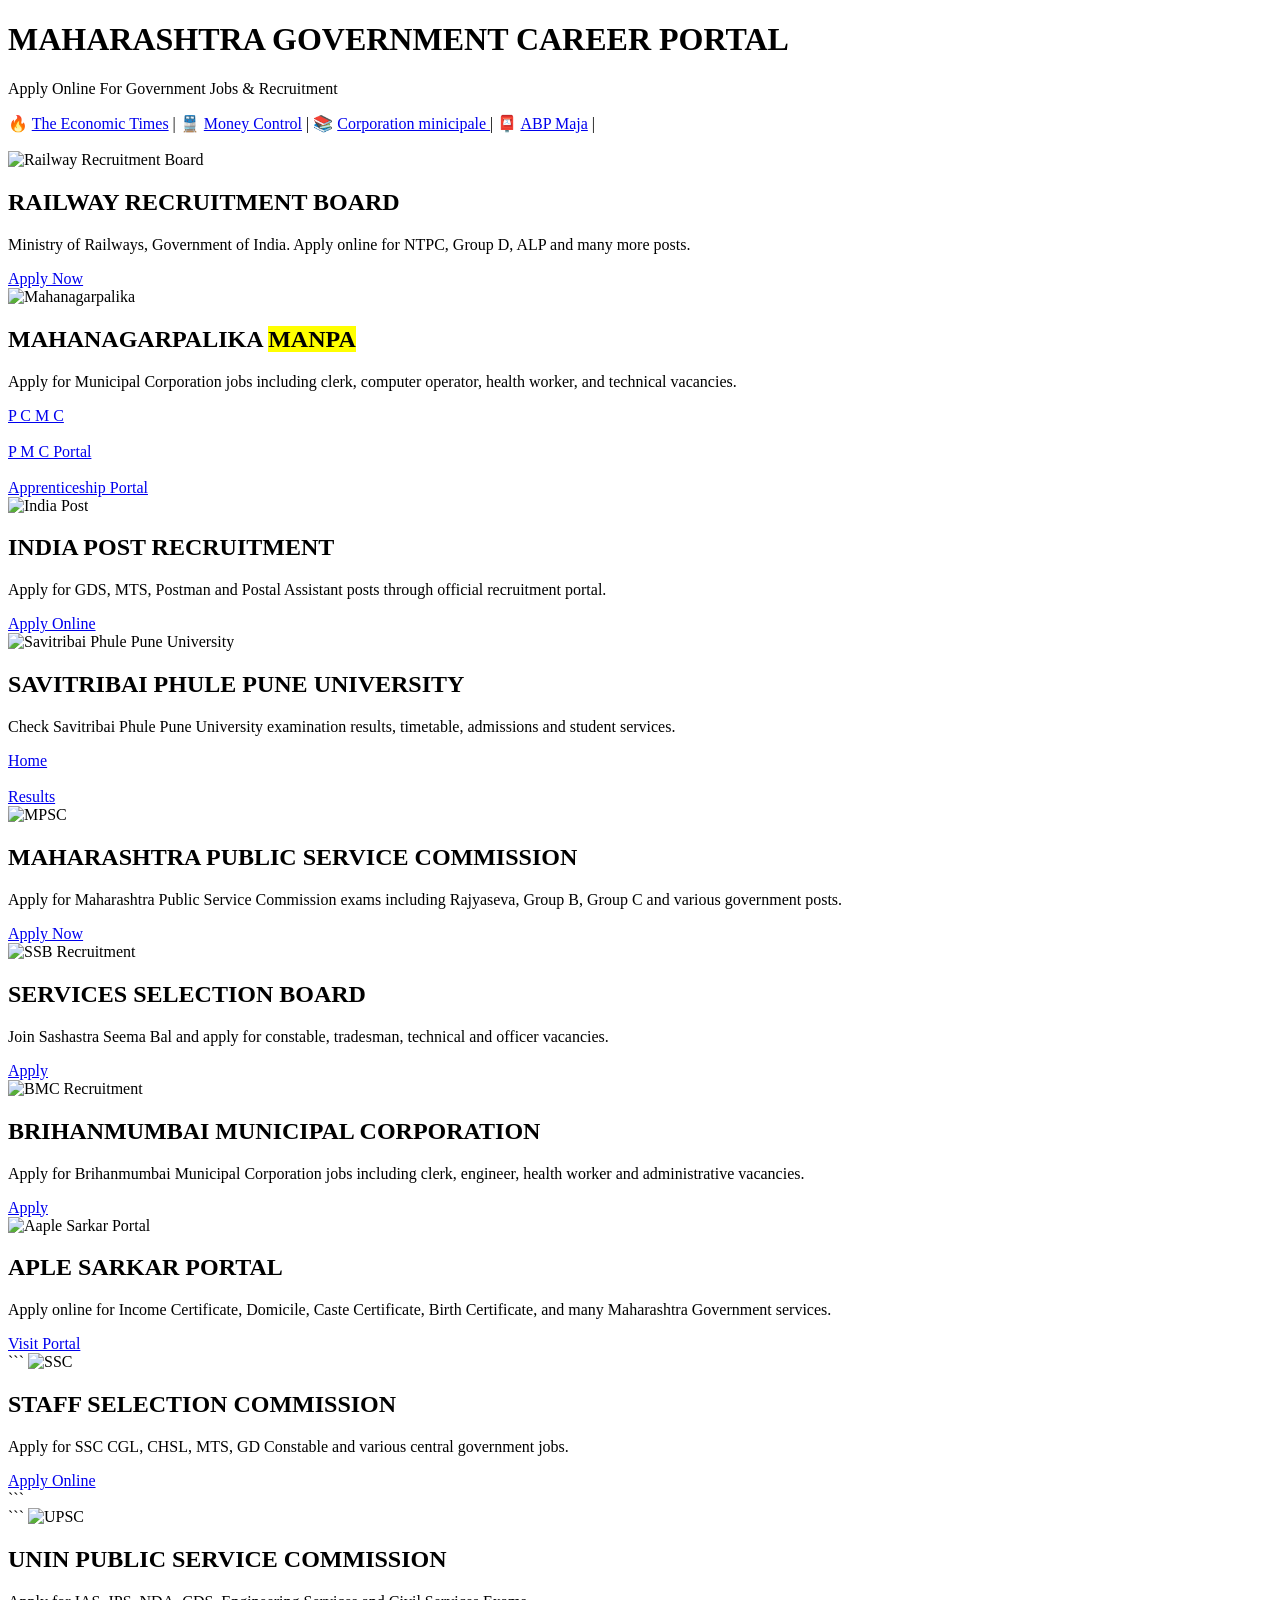
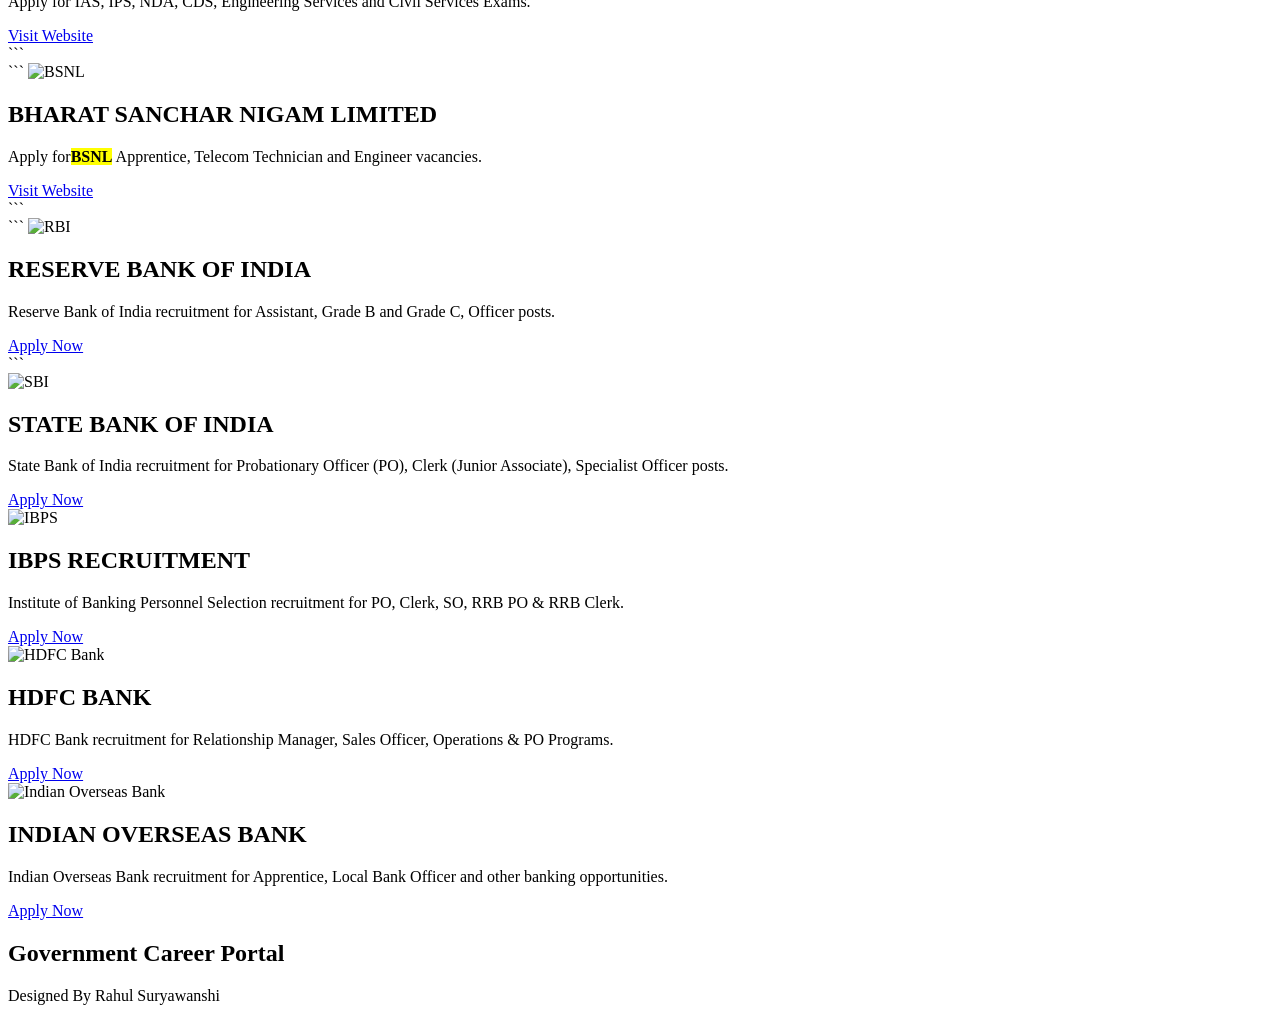
==== recruipment.html @ c999b93a "Add website files" ====
<!DOCTYPE html>
<html lang="en">

<head>
    <meta charset="UTF-8">
    <meta name="viewport" content="width=device-width, initial-scale=1.0">
    <title>Government Career Portal</title>

    <link rel="stylesheet" href="css/recruipment.css">
</head>

<body>

    <header>
        <div class="header-content">
            <h1>MAHARASHTRA GOVERNMENT CAREER PORTAL</h1>

            <p>
                Apply Online For Government Jobs & Recruitment
            </p>
        </div>

    </header>
    
    <!-- scroll Updates -->
    <div class="ticker">
        <div class="ticker-content">

            🔥 <a href="https://economictimes.indiatimes.com/?from=mdr" target="_blank">
                The Economic Times</a>

            <span>|</span>

            🚆 <a href="https://hindi.moneycontrol.com/" target="_blank">
                Money Control</a>

            <span>|</span>

            📚 <a href="https://www.pmc.gov.in/en/news" target="_blank">
                Corporation minicipale </a>

            <span>|</span>

            📮 <a href="https://marathi.abplive.com/live-tv" target="_blank">
                ABP Maja</a>

            <span>|</span>

        </div>
    </div> 
    <br>

    <!-- CONTAINER -->

    <section class="container">

        <!-- CARD 1 -->

        <div class="card">

            <img src="https://i.pinimg.com/736x/27/f4/30/27f430fc57717dd10c5379d534119907.jpg"
                alt="Railway Recruitment Board">

            <div class="content">

                <h2>RAILWAY RECRUITMENT BOARD</h2>

                <p>
                    Ministry of Railways, Government of India.
                    Apply online for NTPC, Group D, ALP and many more posts.
                </p>

                <a class="btn" href="https://www.rrbapply.gov.in/#/auth/landing" target="_blank">

                    Apply Now

                </a>

            </div>

        </div>



        <!-- CARD 2 -->

        <div class="card">

            <img src="https://i.pinimg.com/736x/75/50/07/75500790e3d1f18b4620cf58cc203d4d.jpg" alt="Mahanagarpalika">

            <div class="content">

                <h2>MAHANAGARPALIKA <MArk>MANPA</MArk></h2>

                <p>
                    Apply for Municipal Corporation jobs including
                    clerk, computer operator, health worker,
                    and technical vacancies.
                </p>

                <a class="btn" href="https://www.pcmcindia.gov.in/" target="_blank">

                    P C M C

                </a>



                <br></br>

                <a class="btn" href="https://www.pmc.gov.in/" target="_blank">

                    P M C Portal

                </a>

                <br><br>

                <a class="btn" href="https://www.apprenticeshipindia.gov.in/" target="_blank">

                    Apprenticeship Portal

                </a>

            </div>


        </div>

        </div>



        <!-- CARD 3 -->

        <div class="card">

            <img src="https://i.pinimg.com/736x/d2/07/8b/d2078b765e6b2750dff96a90dd96d3a3.jpg" alt="India Post">

            <div class="content">

                <h2>INDIA POST RECRUITMENT</h2>

                <p>
                    Apply for GDS, MTS, Postman and Postal Assistant posts
                    through official recruitment portal.
                </p>

                <a class="btn" href="https://indiapostgdsonline.gov.in/" target="_blank">

                    Apply Online

                </a>

            </div>

        </div>

        <!-- CARD 5 -->

        <div class="card">

            <img src="https://i.pinimg.com/736x/a3/2f/90/a32f90b6a14e299e86c2aab86de50c2e.jpg"
                alt="Savitribai Phule Pune University">

            <div class="content">

                <h2> SAVITRIBAI PHULE PUNE UNIVERSITY </h2>

                <p>
                    Check Savitribai Phule Pune University <abbr title="sppu"> </abbr> examination
                    results, timetable, admissions and student services.
                </p>

                <a class="btn" href="https://www.unipune.ac.in/" target="_blank">

                    Home

                </a>

                <br><br>

                <a class="btn" href="https://sim.unipune.ac.in/sim_app/Login/Login" target="_blank">

                    Results

                </a>

            </div>

        </div>



        <!-- CARD 6 -->

        <div class="card">

            <img src="https://i.pinimg.com/736x/4d/f8/50/4df850109532ebbbf180cc92490f1e28.jpg" alt="MPSC">

            <div class="content">

                <h2>MAHARASHTRA PUBLIC SERVICE COMMISSION</h2>

                <p>
                    Apply for Maharashtra Public Service Commission
                    exams including Rajyaseva, Group B, Group C
                    and various government posts.
                </p>

                <a class="btn" href="https://mpsc.gov.in/" target="_blank">

                    Apply Now

                </a>

            </div>

        </div>



        <!-- CARD 7 -->

        <div class="card">

            <img src="https://i.pinimg.com/736x/3d/cf/2d/3dcf2db0d9262d29022e557815a5d200.jpg" alt="SSB Recruitment">

            <div class="content">

                <h2>SERVICES SELECTION BOARD </h2>

                <p>
                    Join Sashastra Seema Bal and apply for constable,
                    tradesman, technical and officer vacancies.
                </p>

                <a class="btn" href="https://ssbrectt.gov.in/" target="_blank">

                    Apply

                </a>

            </div>

        </div>



        <!-- CARD 8 -->

        <div class="card">

            <img src="https://i.pinimg.com/736x/8b/a9/25/8ba925be1bdd341a5360f4bd1fd58915.jpg" alt="BMC Recruitment">

            <div class="content">

                <h2>BRIHANMUMBAI MUNICIPAL CORPORATION</h2>

                <p>
                    Apply for Brihanmumbai Municipal Corporation jobs
                    including clerk, engineer, health worker and
                    administrative vacancies.
                </p>

                <a class="btn" href="https://portal.mcgm.gov.in/" target="_blank">

                    Apply

                </a>

            </div>

        </div>
        <!-- CARD 9 -->

        <div class="card">

            <img src="https://i.pinimg.com/736x/b7/a9/43/b7a9432758d2303cfea7feb7c849db9d.jpg"
                alt="Aaple Sarkar Portal">

            <div class="content">

                <h2>APLE SARKAR PORTAL</h2>

                <p>
                    Apply online for Income Certificate,
                    Domicile, Caste Certificate, Birth Certificate,
                    and many Maharashtra Government services.
                </p>

                <a class="btn" href="https://aaplesarkar.mahaonline.gov.in/" target="_blank">

                    Visit Portal

                </a>

            </div>

        </div>

        <!-- CARD 11 : SSC -->

        <div class="card">

            ```
            <img src="https://i.pinimg.com/736x/10/e3/31/10e331f3bfaa353cb9b5beac9d0b3693.jpg" alt="SSC">

            <div class="content">

                <h2>STAFF SELECTION COMMISSION</h2>

                <p>
                    Apply for SSC CGL, CHSL, MTS,
                    GD Constable and various central
                    government jobs.
                </p>

                <a class="btn" href="https://ssc.gov.in/" target="_blank">

                    Apply Online

                </a>

            </div>
            ```

        </div>

        <!-- CARD 12 : UPSC -->

        <div class="card">

            ```
            <img src="https://i.pinimg.com/736x/39/79/4f/39794f4d5e8f1c5a3f5bfd38fe539057.jpg" alt="UPSC">

            <div class="content">

                <h2>UNIN PUBLIC SERVICE COMMISSION</h2>

                <p>
                    Apply for IAS, IPS, NDA, CDS,
                    Engineering Services and Civil Services
                    Exams.
                </p>

                <a class="btn" href="https://www.upsc.gov.in/" target="_blank">

                    Visit Website

                </a>

            </div>
            ```

        </div>

        <!-- CARD 13 : BSNL -->

        <div class="card">

            ```
            <img src="https://i.pinimg.com/1200x/64/03/43/640343314e61740aa1cb2fb561188da8.jpg" alt="BSNL">

            <div class="content">

                <h2>BHARAT SANCHAR NIGAM LIMITED</h2>

                <p>
                    Apply for<mark><b>BSNL</b></mark> Apprentice,
                    Telecom Technician and Engineer vacancies.
                </p>

                <a class="btn" href="https://www.bsnl.co.in/" target="_blank">

                    Visit Website

                </a>

            </div>
            ```

        </div>




        <!-- CARD 14 : RBI -->

        <div class="card">

            ```
            <img src="https://i.pinimg.com/1200x/1d/45/61/1d4561007d9d6e66e3dc2e8c743e950f.jpg" alt="RBI">

            <div class="content">

                <h2>RESERVE BANK OF INDIA</h2>

                <p>
                    Reserve Bank of India recruitment for
                    Assistant, Grade B and Grade C,
                    Officer posts.
                </p>

                <a class="btn" href="https://opportunities.rbi.org.in/" target="_blank">

                    Apply Now

                </a>

            </div>
            ```

        </div>


        <div class="card">

            <img src="https://i.pinimg.com/736x/88/c5/09/88c509c28b9e8803a4e9e074629ceea4.jpg" alt="SBI">

            <div class="content">

                <h2>STATE BANK OF INDIA</h2>

                <p>
                    State Bank of India recruitment for
                    Probationary Officer (PO),
                    Clerk (Junior Associate),
                    Specialist Officer posts.
                </p>

                <a class="btn" href="https://sbi.co.in/web/careers" target="_blank">
                    Apply Now
                </a>

            </div>

        </div>


        <div class="card">

            <img src="https://i.pinimg.com/1200x/c1/8f/d8/c18fd80f7903f41131fb875b66c7d7c0.jpg" alt="IBPS">

            <div class="content">

                <h2>IBPS RECRUITMENT</h2>

                <p>
                    Institute of Banking Personnel Selection
                    recruitment for
                    PO, Clerk, SO,
                    RRB PO & RRB Clerk.
                </p>

                <a class="btn" href="https://www.ibps.in/" target="_blank">
                    Apply Now
                </a>

            </div>

        </div>


        <div class="card">

            <img src="https://i.pinimg.com/736x/1e/b4/93/1eb49385575175ab7f541d7000273a1b.jpg" alt="HDFC Bank">

            <div class="content">

                <h2>HDFC BANK</h2>

                <p>
                    HDFC Bank recruitment for
                    Relationship Manager,
                    Sales Officer,
                    Operations & PO Programs.
                </p>

                <a class="btn" href="https://www.hdfcbank.com/personal/about-us/careers" target="_blank">
                    Apply Now
                </a>

            </div>

        </div>
   <!-- indian overseas bank  -->
        <div class="card">

            <img src="https://i.pinimg.com/736x/ea/15/41/ea1541c42df4414e44225a27f1b2d05f.jpg"
                alt="Indian Overseas Bank">

            <div class="content">

                <h2>INDIAN OVERSEAS BANK</h2>

                <p>
                    Indian Overseas Bank recruitment for
                    Apprentice, Local Bank Officer
                    and other banking opportunities.
                </p>

                <a class="btn" href="https://www.iob.bank.in/en/careers" target="_blank">
                    Apply Now
                </a>

            </div>

        </div>
    </section>



    <!-- FOOTER -->

    <footer>

        <h2>Government Career Portal</h2>

        <p>
            Designed By Rahul Suryawanshi
        </p>

    </footer>
    <!-- java script fill -->
    <script src="JS/recruipment.js"></script>
</body>

</html>
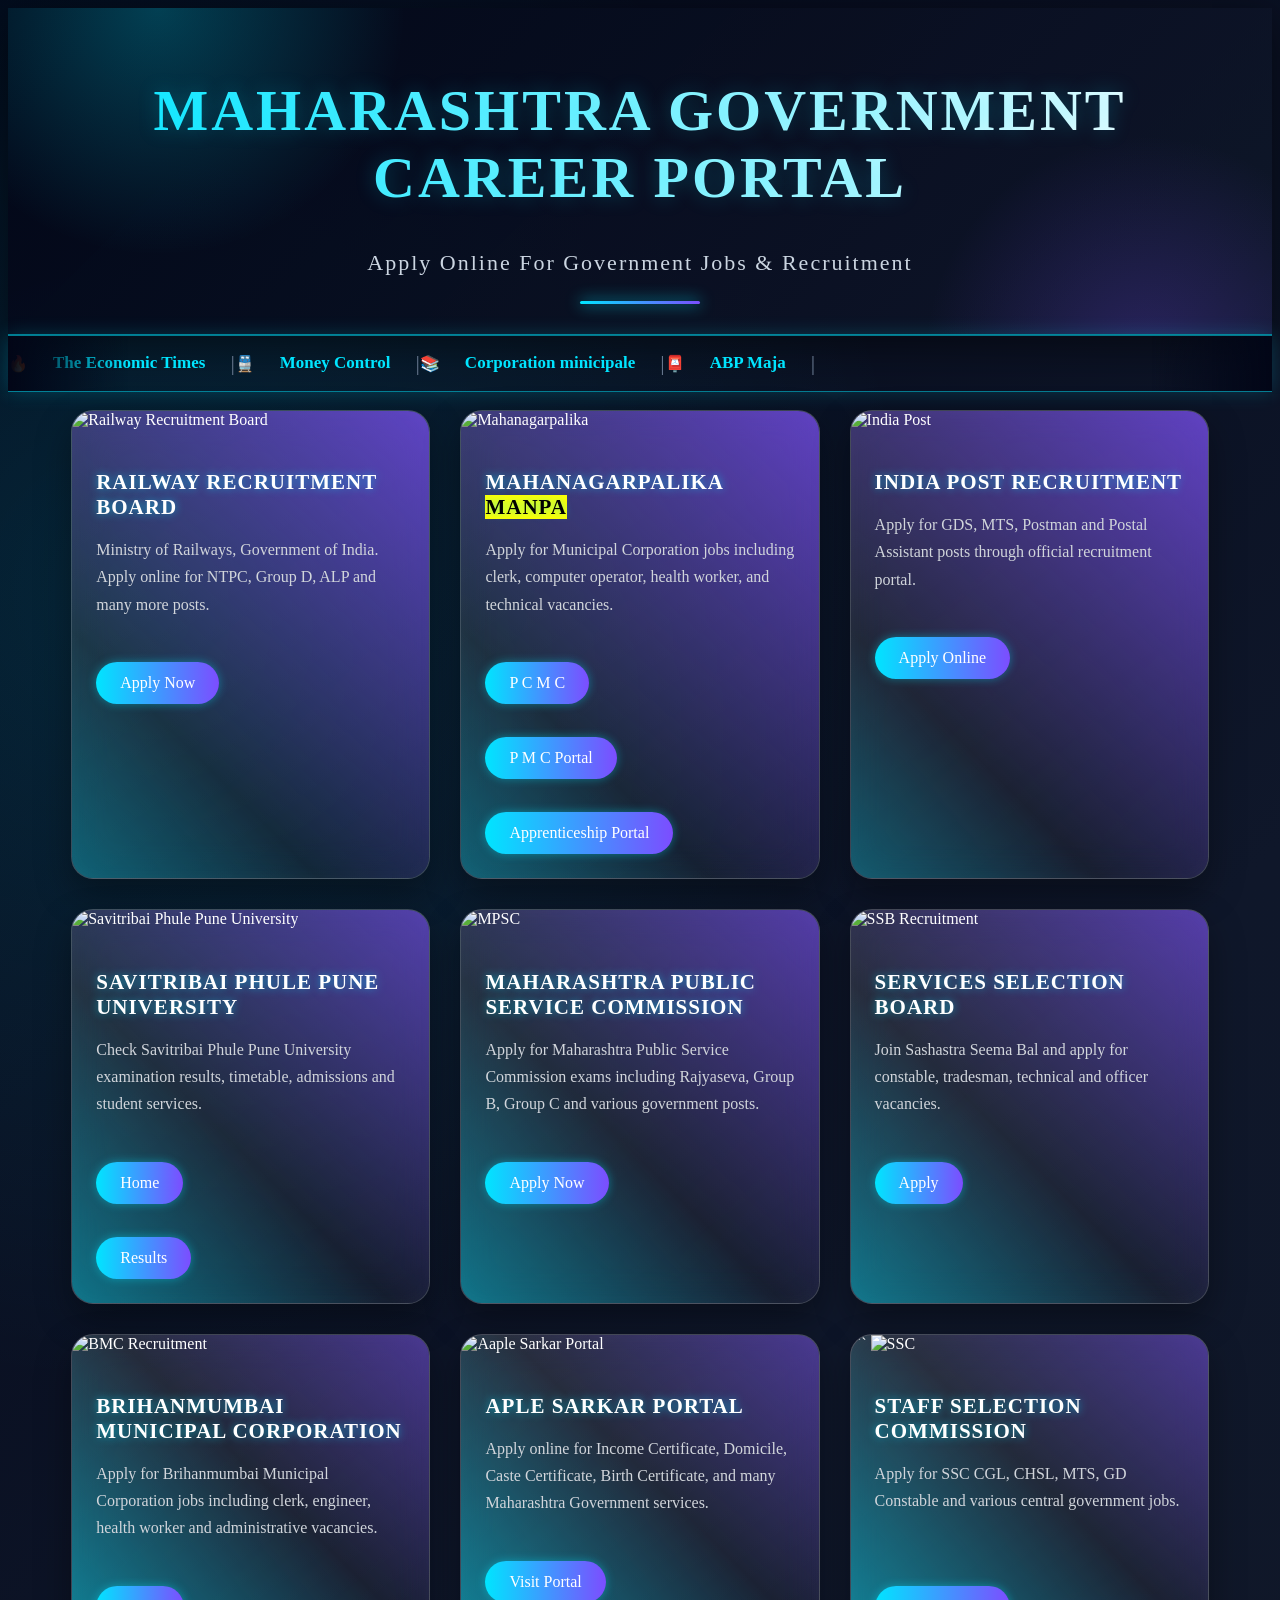
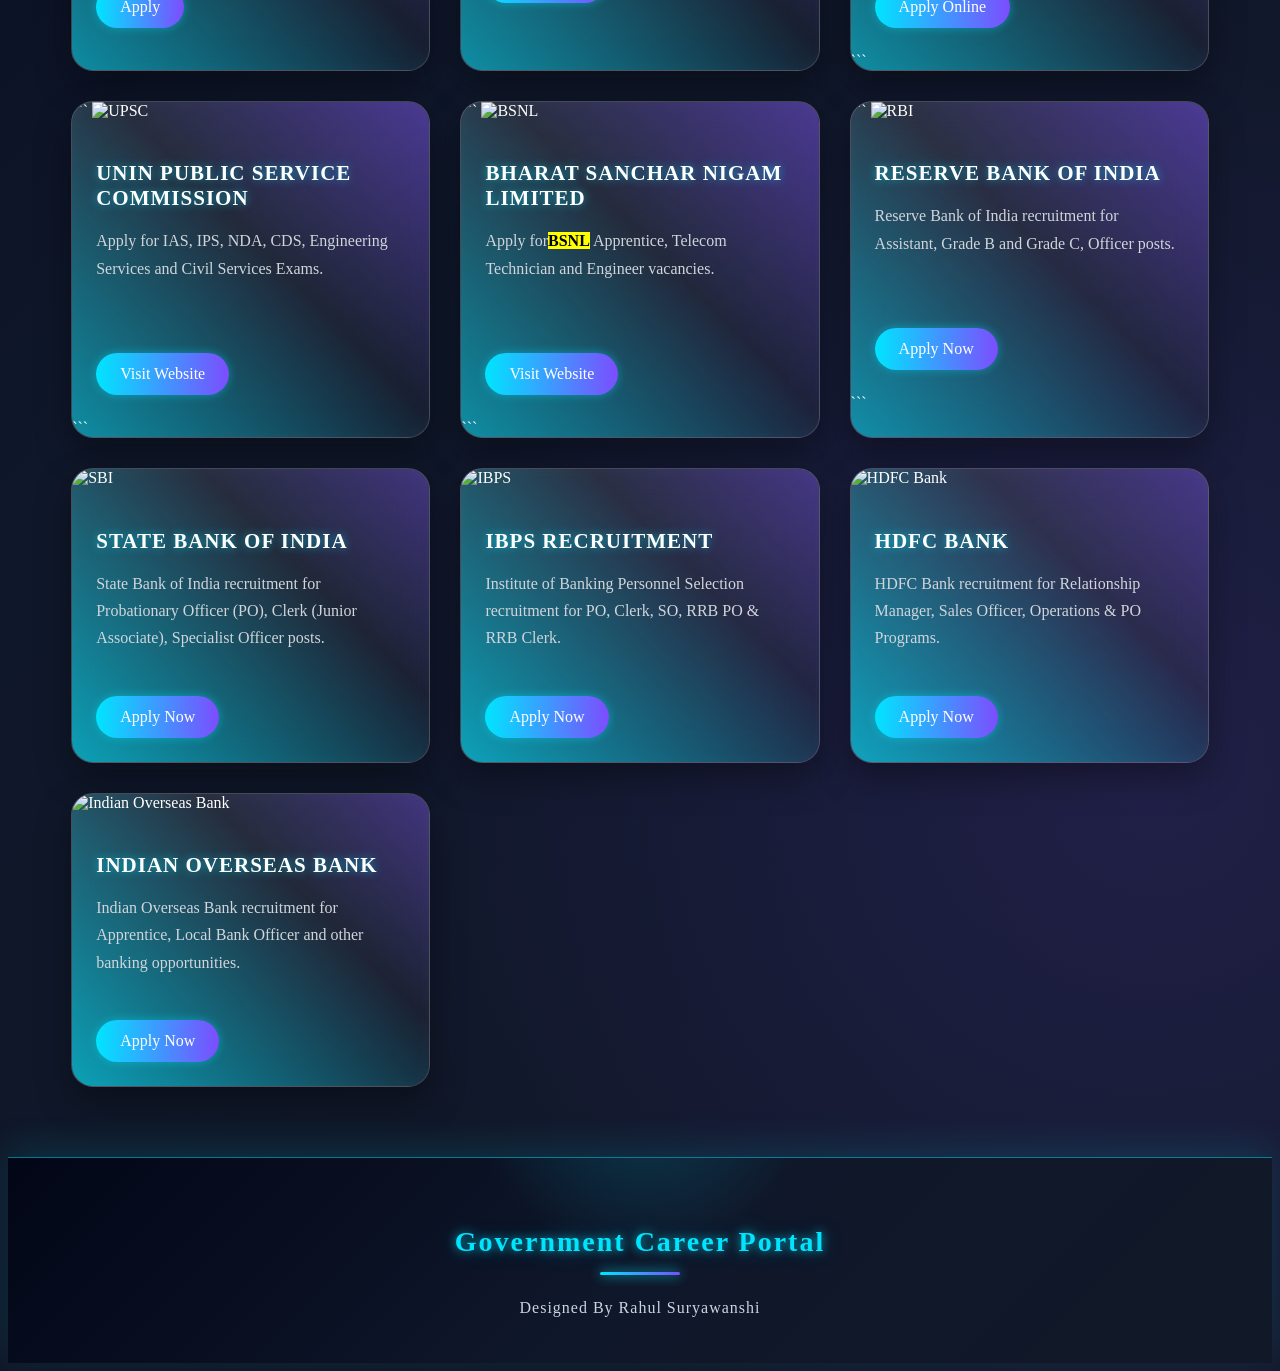
==== commit f331879a: "Update recruipment.html" ====
--- a/recruipment.html
+++ b/recruipment.html
@@ -6,7 +6,7 @@
     <meta name="viewport" content="width=device-width, initial-scale=1.0">
     <title>Government Career Portal</title>
 
-    <link rel="stylesheet" href="css/recruipment.css">
+    <link rel="stylesheet" href="recruipment.css">
 </head>
 
 <body>
@@ -526,4 +526,4 @@
     <script src="JS/recruipment.js"></script>
 </body>
 
-</html>+</html>
--- a/recruipment.css
+++ b/recruipment.css
@@ -0,0 +1,793 @@
+/* ================================
+   🚀 PREMIUM NEWS SCROLL TICKER
+================================ */
+
+.ticker {
+    width: 100%;
+    height: 55px;
+
+    overflow: hidden;
+    position: relative;
+
+    display: flex;
+    align-items: center;
+
+    background:
+        linear-gradient(90deg,
+            #002fffdf,
+            #fac802,
+            #f0f900,
+            red,
+
+        );
+
+    border-top: 1px solid rgba(0, 229, 255, 0.5);
+    border-bottom: 1px solid rgba(0, 229, 255, 0.5);
+
+    box-shadow:
+        0 0 20px rgba(0, 229, 255, 0.2);
+
+    white-space: nowrap;
+}
+
+/* Left & Right Fade Effect */
+.ticker::before,
+.ticker::after {
+    content: "";
+
+    position: absolute;
+    top: 0;
+
+    width: 120px;
+    height: 100%;
+
+    z-index: 2;
+    pointer-events: none;
+}
+
+.ticker::before {
+    left: 0;
+
+    background: linear-gradient(to right,
+            #020617,
+            transparent);
+}
+
+.ticker::after {
+    right: 0;
+
+    background: linear-gradient(to left,
+            #020617,
+            transparent);
+}
+
+/* Moving Content */
+.ticker-content {
+    display: inline-flex;
+    align-items: center;
+
+    min-width: max-content;
+
+    animation:
+        smoothScroll 22s linear infinite;
+}
+
+/* Link Design */
+.ticker a {
+    display: inline-block;
+
+    color: #00e5ff;
+
+    font-size: 17px;
+    font-weight: 600;
+
+    text-decoration: none;
+
+    margin: 0 25px;
+
+    transition: all 0.3s ease;
+}
+
+/* Hover Effect */
+.ticker a:hover {
+    color: white;
+
+    transform: scale(1.08);
+
+    text-shadow:
+        0 0 8px #14e9be,
+        0 0 18px #0af76d;
+}
+
+/* Separator */
+.ticker span {
+    color: #64748b;
+
+    font-size: 22px;
+}
+
+/* Smooth Infinite Scroll */
+@keyframes smoothScroll {
+
+    from {
+        transform: translateX(100%);
+    }
+
+    to {
+        transform: translateX(-100%);
+    }
+
+}
+
+/* Pause on Hover */
+.ticker:hover .ticker-content {
+    animation-play-state: paused;
+}
+
+/* Mobile */
+@media (max-width: 600px) {
+
+    .ticker {
+        height: 48px;
+    }
+
+    .ticker a {
+        font-size: 14px;
+        margin: 0 15px;
+    }
+
+    .ticker span {
+        font-size: 17px;
+    }
+
+}
+
+/* ================================
+   🚀 AI ADVANCED RECRUITMENT CARDS
+================================ */
+
+:root {
+    --primary: #00e5ff;
+    --secondary: #7c4dff;
+    --dark: #07111f;
+    --glass: rgba(255, 255, 255, 0.08);
+}
+
+/* Background */
+body {
+    background:
+        radial-gradient(circle at 10% 20%, rgba(0, 229, 255, 0.12), transparent 30%),
+        radial-gradient(circle at 90% 80%, rgba(124, 77, 255, 0.15), transparent 30%),
+        linear-gradient(135deg, #020617, #0f172a, #111827);
+
+    color: white;
+    min-height: 100vh;
+}
+
+/* Search Box Advanced */
+.search-box {
+    text-align: center;
+    margin: 30px auto;
+    position: relative;
+}
+
+#searchInput {
+    width: 70%;
+    max-width: 650px;
+    padding: 17px 25px;
+
+    border: 2px solid rgba(0, 229, 255, 0.4);
+    border-radius: 50px;
+
+    background: rgba(255, 255, 255, 0.08);
+    color: white;
+
+    font-size: 17px;
+    outline: none;
+
+    backdrop-filter: blur(15px);
+
+    transition: 0.4s;
+}
+
+#searchInput:focus {
+    width: 78%;
+    border-color: var(--primary);
+    box-shadow:
+        0 0 10px var(--primary),
+        0 0 30px rgba(0, 229, 255, 0.4);
+}
+
+/* Cards Container */
+.container {
+    width: 90%;
+    max-width: 1400px;
+    margin: auto;
+
+    display: grid;
+    grid-template-columns: repeat(auto-fit, minmax(280px, 1fr));
+    gap: 30px;
+
+    perspective: 1200px;
+}
+
+/* AI Glass Card */
+.card {
+    position: relative;
+    overflow: hidden;
+
+    background: linear-gradient(145deg,
+            rgba(255, 255, 255, 0.12),
+            rgba(255, 255, 255, 0.03));
+
+    border: 1px solid rgba(255, 255, 255, 0.18);
+    border-radius: 22px;
+
+    backdrop-filter: blur(18px);
+
+    box-shadow:
+        0 15px 35px rgba(0, 0, 0, 0.35),
+        inset 0 0 20px rgba(255, 255, 255, 0.03);
+
+    transition: all 0.5s ease;
+
+    transform-style: preserve-3d;
+}
+
+/* Glowing Border */
+.card::before {
+    content: "";
+    position: absolute;
+    inset: -2px;
+
+    background: linear-gradient(45deg,
+            transparent,
+            var(--primary),
+            transparent,
+            var(--secondary),
+            transparent);
+
+    background-size: 400% 400%;
+    animation: aiGlow 8s linear infinite;
+
+    z-index: -1;
+    border-radius: 22px;
+}
+
+/* Hover 3D */
+.card:hover {
+    transform:
+        translateY(-15px) rotateX(4deg) rotateY(-4deg) scale(1.03);
+
+    box-shadow:
+        0 25px 60px rgba(0, 229, 255, 0.25),
+        0 0 35px rgba(124, 77, 255, 0.25);
+}
+
+/* Card Image */
+.card img {
+    width: 100%;
+    height: 210px;
+
+    object-fit: cover;
+
+    transition: 0.6s;
+}
+
+/* Image Zoom */
+.card:hover img {
+    transform: scale(1.12);
+    filter: brightness(1.2) saturate(1.2);
+}
+
+/* Image Overlay */
+.card::after {
+    content: "";
+
+    position: absolute;
+    top: 0;
+    left: -100%;
+
+    width: 50%;
+    height: 100%;
+
+    background: linear-gradient(90deg,
+            transparent,
+            rgba(255, 255, 255, 0.25),
+            transparent);
+
+    transform: skewX(-20deg);
+    transition: 0.7s;
+}
+
+.card:hover::after {
+    left: 130%;
+}
+
+/* Card Content */
+.content {
+    padding: 24px;
+    position: relative;
+    z-index: 2;
+}
+
+/* Heading */
+.content h2 {
+    font-size: 21px;
+    color: white;
+
+    letter-spacing: 1px;
+
+    text-shadow:
+        0 0 8px rgba(0, 229, 255, 0.6);
+
+    margin-bottom: 12px;
+}
+
+/* Paragraph */
+.content p {
+    color: #d1d5db;
+    line-height: 1.7;
+    min-height: 95px;
+}
+
+/* Advanced Button */
+.btn {
+    display: inline-block;
+
+    padding: 12px 24px;
+    margin-top: 15px;
+
+    color: white;
+    text-decoration: none;
+
+    border-radius: 30px;
+
+    background:
+        linear-gradient(90deg,
+            var(--primary),
+            var(--secondary));
+
+    box-shadow:
+        0 0 10px rgba(0, 229, 255, 0.4);
+
+    transition: 0.4s;
+}
+
+/* Button Hover */
+.btn:hover {
+    transform: translateY(-4px) scale(1.06);
+
+    box-shadow:
+        0 0 15px var(--primary),
+        0 0 35px var(--secondary);
+
+    letter-spacing: 1px;
+}
+
+/* Animation */
+@keyframes aiGlow {
+    0% {
+        background-position: 0% 50%;
+    }
+
+    50% {
+        background-position: 100% 50%;
+    }
+
+    100% {
+        background-position: 0% 50%;
+    }
+}
+
+/* Card Entrance Animation */
+.card {
+    animation: cardAppear 0.8s ease forwards;
+}
+
+@keyframes cardAppear {
+    from {
+        opacity: 0;
+        transform: translateY(40px);
+    }
+
+    to {
+        opacity: 1;
+        transform: translateY(0);
+    }
+}
+
+/* Mobile Responsive */
+@media (max-width: 600px) {
+
+    .container {
+        width: 92%;
+        grid-template-columns: 1fr;
+    }
+
+    #searchInput {
+        width: 90%;
+    }
+
+    #searchInput:focus {
+        width: 95%;
+    }
+
+    .card:hover {
+        transform: translateY(-8px) scale(1.02);
+    }
+
+    .card img {
+        height: 190px;
+    }
+}
+
+/* footer  */
+footer {
+    text-align: center;
+    padding: 20px;
+    background-color: #020617;
+    color: #f6fdfd;
+    font-size: 14px;
+}
+
+
+/* =================================
+   🚀 AI PREMIUM HEADER
+================================= */
+
+header {
+    position: relative;
+
+    min-height: 300px;
+
+    display: flex;
+    justify-content: center;
+    align-items: center;
+
+    text-align: center;
+
+    overflow: hidden;
+
+    background:
+        linear-gradient(135deg,
+            rgba(2, 6, 23, 0.95),
+            rgba(15, 23, 42, 0.9));
+
+    border-bottom: 1px solid rgba(0, 229, 255, 0.5);
+
+    box-shadow:
+        0 10px 40px rgba(0, 0, 0, 0.5);
+}
+
+/* Animated Background Glow */
+header::before {
+    content: "";
+
+    position: absolute;
+    width: 500px;
+    height: 500px;
+
+    background: radial-gradient(circle,
+            rgba(0, 229, 255, 0.25),
+            transparent 70%);
+
+    top: -250px;
+    left: -100px;
+
+    animation: headerGlow 8s ease-in-out infinite alternate;
+}
+
+/* Second Glow */
+header::after {
+    content: "";
+
+    position: absolute;
+    width: 450px;
+    height: 450px;
+
+    background: radial-gradient(circle,
+            rgba(124, 77, 255, 0.25),
+            transparent 70%);
+
+    bottom: -250px;
+    right: -100px;
+
+    animation: headerGlow 10s ease-in-out infinite alternate;
+}
+
+/* Content */
+.header-content {
+    position: relative;
+    z-index: 2;
+
+    padding: 30px;
+}
+
+/* Main Title */
+.header-content h1 {
+    
+    font-size: clamp(28px, 5vw, 58px);
+
+    font-weight: 800;
+
+    letter-spacing: 3px;
+
+    background: linear-gradient(
+        90deg,
+        #00e5ff,
+        #ffffff,
+        #7c4dff,
+        #00e5ff
+    );
+
+    background-size: 300% auto;
+
+    /* Gradient text */
+    -webkit-background-clip: text;
+    background-clip: text;
+
+    -webkit-text-fill-color: transparent;
+
+    /* Animation */
+    animation: textGradient 5s linear infinite;
+
+    /* Glow effect */
+    text-shadow:
+        0 0 20px rgba(0, 229, 255, 0.25);
+}
+
+
+/* Moving Gradient Animation */
+@keyframes textGradient {
+    0% {
+        background-position: 0% center;
+    }
+
+    100% {
+        background-position: 300% center;
+    }
+}
+
+/* Subtitle */
+.header-content p {
+    margin-top: 18px;
+
+    font-size: clamp(15px, 2vw, 22px);
+
+    color: #cbd5e1;
+
+    letter-spacing: 2px;
+
+    animation: fadeUp 1.5s ease;
+}
+
+.header {
+    position: relative;
+
+    min-height: 100vh;
+
+    background-image:
+        linear-gradient(
+            rgba(5, 10, 30, 0.75),
+            rgba(5, 10, 30, 0.90)
+        ),
+        url("https://i.pinimg.com/1200x/85/cb/ab/85cbabc00709e7bdad6226d1a727534d.jpg");
+
+    background-size: cover;
+
+    background-position: center;
+
+    background-repeat: no-repeat;
+
+    background-attachment: fixed;
+
+    overflow: hidden;
+}
+
+/* Small Line */
+.header-content::after {
+    content: "";
+
+    display: block;
+
+    width: 120px;
+    height: 3px;
+
+    margin: 25px auto 0;
+
+    border-radius: 10px;
+
+    background:
+        linear-gradient(90deg,
+            #00e5ff,
+            #7c4dff);
+
+    box-shadow:
+        0 0 15px #00e5ff;
+}
+
+/* Glow Animation */
+@keyframes headerGlow {
+
+    from {
+        transform: translate(0, 0) scale(1);
+    }
+
+    to {
+        transform: translate(100px, 50px) scale(1.3);
+    }
+
+}
+
+/* Gradient Text Animation */
+@keyframes textGradient {
+
+    0% {
+        background-position: 0% center;
+    }
+
+    100% {
+        background-position: 300% center;
+    }
+
+}
+
+/* Subtitle Animation */
+@keyframes fadeUp {
+
+    from {
+        opacity: 0;
+        transform: translateY(20px);
+    }
+
+    to {
+        opacity: 1;
+        transform: translateY(0);
+    }
+
+}
+
+/* Mobile */
+@media (max-width: 600px) {
+
+    header {
+        min-height: 240px;
+    }
+
+    .header-content h1 {
+        letter-spacing: 1px;
+    }
+
+    .header-content p {
+        letter-spacing: 1px;
+    }
+
+}
+
+
+
+/* =================================
+   🚀 PREMIUM AI FOOTER
+================================= */
+
+footer {
+    position: relative;
+
+    margin-top: 70px;
+    padding: 45px 20px 30px;
+
+    text-align: center;
+
+    overflow: hidden;
+
+    background:
+        linear-gradient(135deg,
+            #020617,
+            #0f172a,
+            #111827);
+
+    border-top: 1px solid rgba(0, 229, 255, 0.5);
+
+    box-shadow:
+        0 -10px 35px rgba(0, 229, 255, 0.12);
+}
+
+/* Animated Glow */
+footer::before {
+    content: "";
+
+    position: absolute;
+
+    width: 350px;
+    height: 350px;
+
+    top: -250px;
+    left: 50%;
+
+    transform: translateX(-50%);
+
+    background: radial-gradient(circle,
+            rgba(0, 229, 255, 0.2),
+            transparent 70%);
+
+    animation: footerGlow 5s ease-in-out infinite alternate;
+}
+
+/* Footer Heading */
+footer h2 {
+    position: relative;
+
+    font-size: 28px;
+    letter-spacing: 2px;
+
+    color: #00e5ff;
+
+    text-shadow:
+        0 0 10px rgba(0, 229, 255, 0.7),
+        0 0 25px rgba(0, 229, 255, 0.3);
+}
+
+/* Footer Text */
+footer p {
+    position: relative;
+
+    margin-top: 12px;
+
+    color: #cbd5e1;
+
+    font-size: 16px;
+    letter-spacing: 1px;
+}
+
+/* Underline */
+footer h2::after {
+    content: "";
+
+    display: block;
+
+    width: 80px;
+    height: 3px;
+
+    margin: 14px auto 0;
+
+    border-radius: 20px;
+
+    background:
+        linear-gradient(90deg,
+            #00e5ff,
+            #7c4dff);
+
+    box-shadow:
+        0 0 12px #00e5ff;
+}
+
+/* Animation */
+@keyframes footerGlow {
+
+    from {
+        transform: translateX(-50%) scale(1);
+    }
+
+    to {
+        transform: translateX(-50%) scale(1.4);
+    }
+
+}
+
+/* Mobile */
+@media (max-width: 600px) {
+
+    footer {
+        padding: 35px 15px 25px;
+    }
+
+    footer h2 {
+        font-size: 22px;
+    }
+
+    footer p {
+        font-size: 14px;
+    }
+
+}
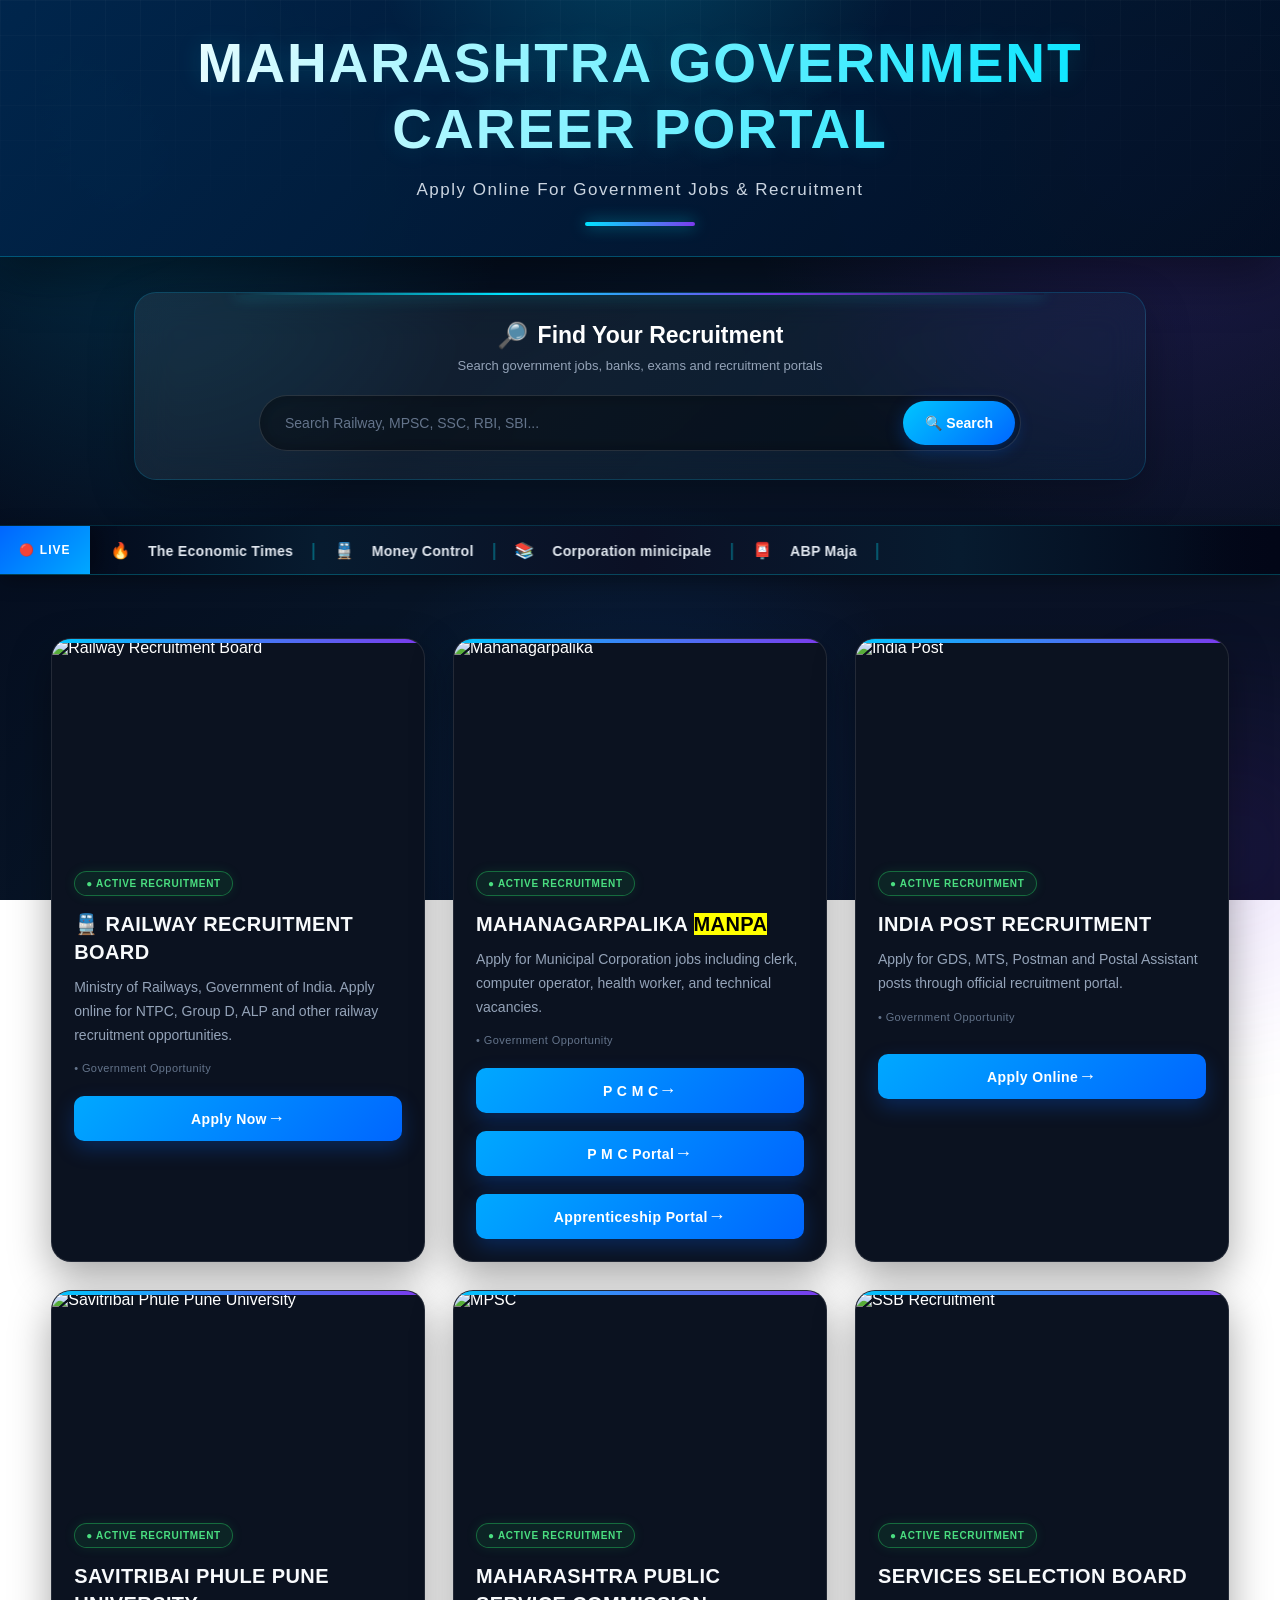
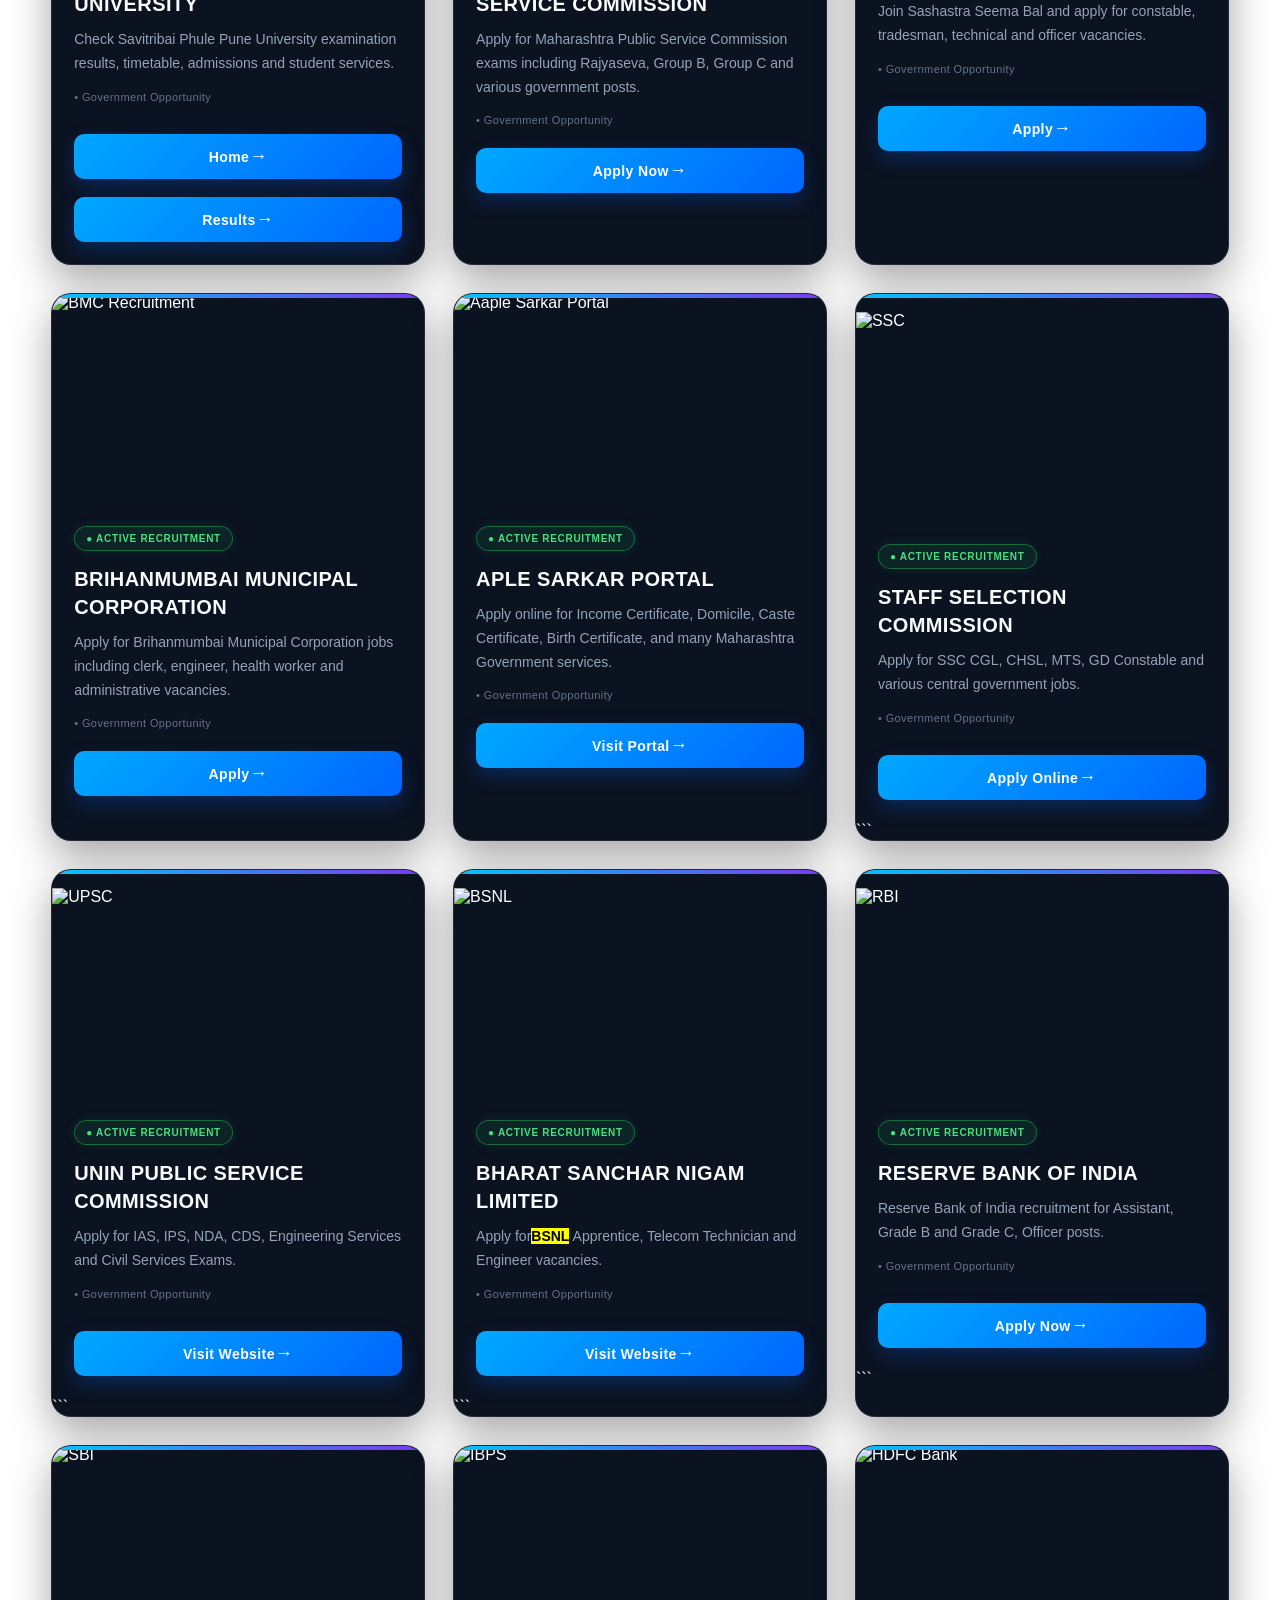
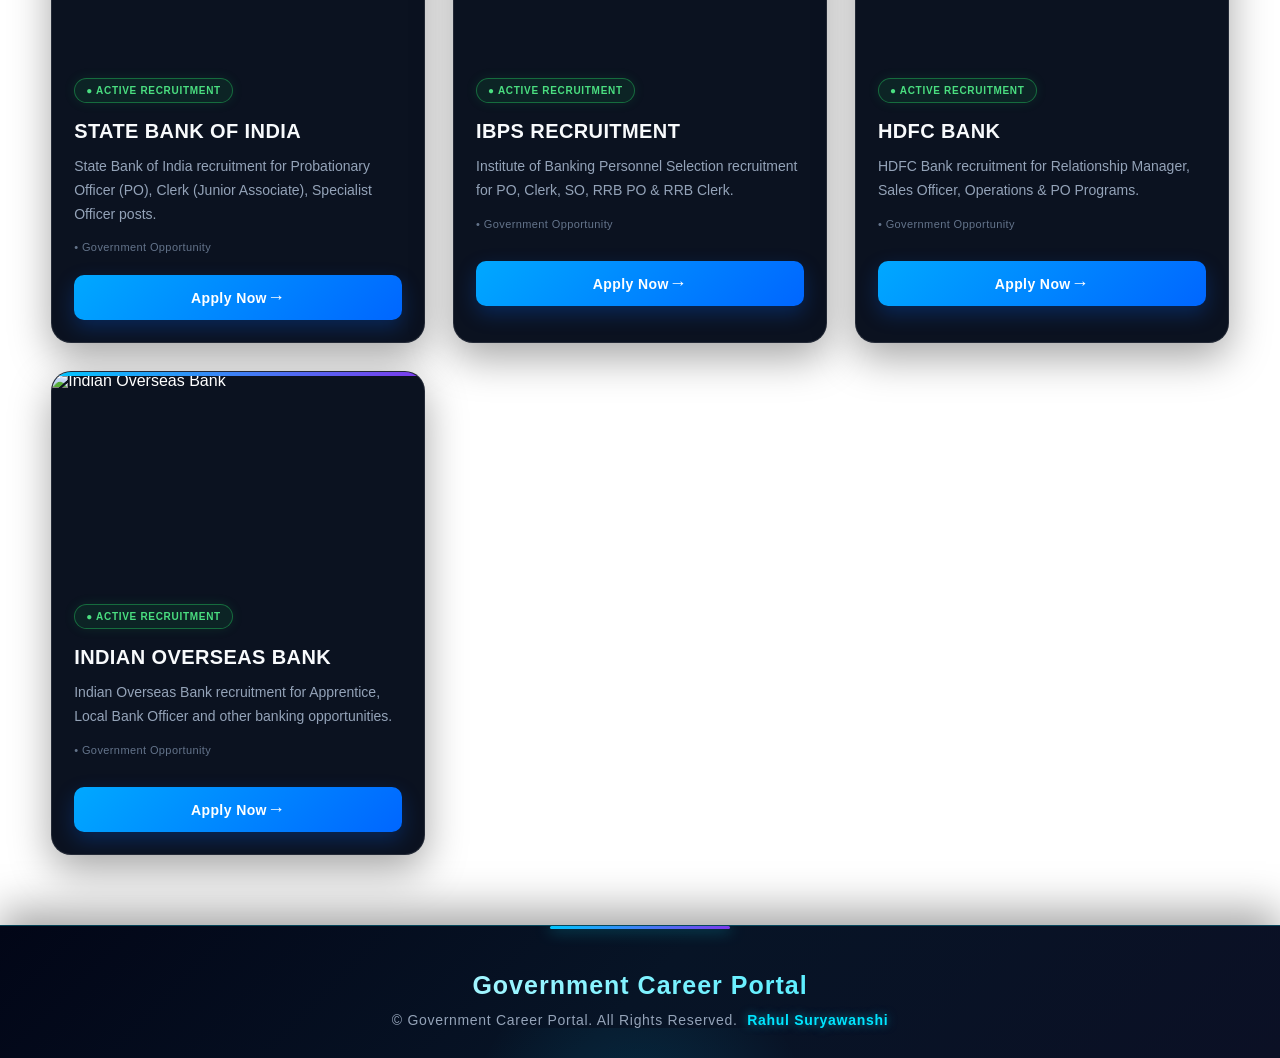
==== commit 94c94ca1: "new feature update" ====
--- a/recruipment.html
+++ b/recruipment.html
@@ -21,7 +21,34 @@
         </div>
 
     </header>
-    
+
+<!-- 🔎 PREMIUM SEARCH -->
+
+<div class="portal-search">
+
+    <div class="search-title">
+        <span>🔎</span>
+        <h2>Find Your Recruitment</h2>
+    </div>
+
+    <p>Search government jobs, banks, exams and recruitment portals</p>
+
+    <div class="search-box">
+
+        <input
+            type="text"
+            id="searchInput"
+            placeholder="Search Railway, MPSC, SSC, RBI, SBI..."
+            autocomplete="off">
+
+        <button type="button" onclick="searchCards()">
+            🔍 Search
+        </button>
+
+    </div>
+
+</div>
+
     <!-- scroll Updates -->
     <div class="ticker">
         <div class="ticker-content">
@@ -47,7 +74,7 @@
             <span>|</span>
 
         </div>
-    </div> 
+    </div>
     <br>
 
     <!-- CONTAINER -->
@@ -62,18 +89,15 @@
                 alt="Railway Recruitment Board">
 
             <div class="content">
-
-                <h2>RAILWAY RECRUITMENT BOARD</h2>
+                <h2>🚆 RAILWAY RECRUITMENT BOARD</h2>
 
                 <p>
                     Ministry of Railways, Government of India.
-                    Apply online for NTPC, Group D, ALP and many more posts.
+                    Apply online for NTPC, Group D, ALP and other railway recruitment opportunities.
                 </p>
 
                 <a class="btn" href="https://www.rrbapply.gov.in/#/auth/landing" target="_blank">
-
-                    Apply Now
-
+                    Apply Now
                 </a>
 
             </div>
@@ -484,7 +508,7 @@
             </div>
 
         </div>
-   <!-- indian overseas bank  -->
+        <!-- indian overseas bank  -->
         <div class="card">
 
             <img src="https://i.pinimg.com/736x/ea/15/41/ea1541c42df4414e44225a27f1b2d05f.jpg"
@@ -515,15 +539,25 @@
 
     <footer>
 
-        <h2>Government Career Portal</h2>
-
-        <p>
-            Designed By Rahul Suryawanshi
-        </p>
+    <h2>Government Career Portal</h2>
+
+   
+
+    <p class="copyright">
+        © <span id="currentYear"></span>
+        Government Career Portal. All Rights Reserved.
+    </p>
+
+    
+
+<button id="backToTop">
+    ↑
+</button>
+
 
     </footer>
     <!-- java script fill -->
     <script src="JS/recruipment.js"></script>
 </body>
 
-</html>
+</html>
--- a/recruipment.css
+++ b/recruipment.css
@@ -1,793 +1,2114 @@
+/* =========================================================
+   🌌 PREMIUM GOVERNMENT PORTAL BACKGROUND
+========================================================= */
+
+body {
+    margin: 0;
+    padding: 0;
+
+    font-family: "Segoe UI", Arial, sans-serif;
+
+    color: #ffffff;
+
+    min-height: 100vh;
+
+    background:
+        radial-gradient(
+            circle at 10% 20%,
+            rgba(0, 198, 255, 0.18),
+            transparent 28%
+        ),
+
+        radial-gradient(
+            circle at 90% 15%,
+            rgba(124, 58, 237, 0.20),
+            transparent 30%
+        ),
+
+        radial-gradient(
+            circle at 50% 90%,
+            rgba(0, 119, 255, 0.15),
+            transparent 30%
+        ),
+
+        linear-gradient(
+            135deg,
+            #020617 0%,
+            #071426 45%,
+            #0b1025 100%
+        );
+
+    background-attachment: fixed;
+
+    overflow-x: hidden;
+}
+
+
+/* =========================================================
+   ✨ BACKGROUND LIGHT EFFECT
+========================================================= */
+
+body::before {
+
+    content: "";
+
+    position: fixed;
+
+    top: -200px;
+    left: -200px;
+
+    width: 500px;
+    height: 500px;
+
+    background:
+        radial-gradient(
+            circle,
+            rgba(0, 229, 255, 0.10),
+            transparent 65%
+        );
+
+    filter: blur(30px);
+
+    pointer-events: none;
+
+    z-index: -1;
+
+    animation:
+        backgroundMove 8s ease-in-out infinite alternate;
+}
+
+
+body::after {
+
+    content: "";
+
+    position: fixed;
+
+    right: -200px;
+    bottom: -200px;
+
+    width: 500px;
+    height: 500px;
+
+    background:
+        radial-gradient(
+            circle,
+            rgba(124, 58, 237, 0.12),
+            transparent 65%
+        );
+
+    filter: blur(30px);
+
+    pointer-events: none;
+
+    z-index: -1;
+
+    animation:
+        backgroundMove2 10s ease-in-out infinite alternate;
+}
+
+
+/* =========================================================
+   🔄 BACKGROUND ANIMATION
+========================================================= */
+
+@keyframes backgroundMove {
+
+    from {
+        transform:
+            translate(0, 0)
+            scale(1);
+    }
+
+    to {
+        transform:
+            translate(120px, 80px)
+            scale(1.2);
+    }
+}
+
+
+@keyframes backgroundMove2 {
+
+    from {
+        transform:
+            translate(0, 0)
+            scale(1);
+    }
+
+    to {
+        transform:
+            translate(-100px, -80px)
+            scale(1.2);
+    }
+}
+
+
+/* =========================================================
+   🏛️ PREMIUM HEADER
+========================================================= */
+
+header {
+
+    position: relative;
+
+    width: 100%;
+
+    min-height: 230px;
+
+    display: flex;
+
+    align-items: center;
+
+    justify-content: center;
+
+    text-align: center;
+
+    overflow: hidden;
+
+    background:
+
+        linear-gradient(
+            135deg,
+            rgba(0, 38, 77, 0.96),
+            rgba(3, 15, 35, 0.96)
+        );
+
+    border-bottom:
+        1px solid
+        rgba(0, 229, 255, 0.25);
+
+    box-shadow:
+        0 15px 50px
+        rgba(0, 0, 0, 0.45);
+}
+
+
+/* =========================================================
+   🔵 HEADER GLOW
+========================================================= */
+
+header::before {
+
+    content: "";
+
+    position: absolute;
+
+    width: 600px;
+    height: 600px;
+
+    top: -400px;
+    left: 50%;
+
+    transform:
+        translateX(-50%);
+
+    background:
+        radial-gradient(
+            circle,
+            rgba(0, 229, 255, 0.20),
+            transparent 65%
+        );
+
+    pointer-events: none;
+}
+
+
+/* =========================================================
+   ✨ HEADER GRID
+========================================================= */
+
+header::after {
+
+    content: "";
+
+    position: absolute;
+
+    inset: 0;
+
+    background-image:
+
+        linear-gradient(
+            rgba(255,255,255,0.025) 1px,
+            transparent 1px
+        ),
+
+        linear-gradient(
+            90deg,
+            rgba(255,255,255,0.025) 1px,
+            transparent 1px
+        );
+
+    background-size:
+        35px 35px;
+
+    mask-image:
+        linear-gradient(
+            to bottom,
+            black,
+            transparent
+        );
+
+    pointer-events: none;
+}
+
+
+/* =========================================================
+   📝 HEADER CONTENT
+========================================================= */
+
+.header-content {
+
+    position: relative;
+
+    z-index: 5;
+
+    width: 90%;
+
+    max-width: 1000px;
+
+    padding: 30px 20px;
+}
+
+
+/* =========================================================
+   🇮🇳 MAIN TITLE
+========================================================= */
+
+.header-content h1 {
+
+    margin: 0;
+
+    font-size:
+        clamp(28px, 5vw, 55px);
+
+    font-weight:
+        900;
+
+    letter-spacing:
+        2px;
+
+    line-height:
+        1.2;
+
+    background:
+        linear-gradient(
+            90deg,
+            #ffffff,
+            #00e5ff,
+            #ffffff
+        );
+
+    background-size:
+        200% auto;
+
+    -webkit-background-clip:
+        text;
+
+    background-clip:
+        text;
+
+    color:
+        transparent;
+
+    animation:
+        titleShine 4s linear infinite;
+
+    text-shadow:
+        0 0 25px
+        rgba(0, 229, 255, 0.15);
+}
+
+
+/* =========================================================
+   🌟 TITLE ANIMATION
+========================================================= */
+
+@keyframes titleShine {
+
+    0% {
+        background-position:
+            0% center;
+    }
+
+    100% {
+        background-position:
+            200% center;
+    }
+}
+
+
+/* =========================================================
+   📢 HEADER SUBTITLE
+========================================================= */
+
+.header-content p {
+
+    margin:
+        18px 0 0;
+
+    color:
+        #cbd5e1;
+
+    font-size:
+        17px;
+
+    letter-spacing:
+        1.5px;
+
+    font-weight:
+        500;
+}
+
+
+/* =========================================================
+   🔵 HEADER BOTTOM LINE
+========================================================= */
+
+.header-content::after {
+
+    content: "";
+
+    display: block;
+
+    width: 110px;
+
+    height: 4px;
+
+    margin:
+        22px auto 0;
+
+    border-radius:
+        10px;
+
+    background:
+        linear-gradient(
+            90deg,
+            #00e5ff,
+            #7c3aed
+        );
+
+    box-shadow:
+        0 0 15px
+        rgba(0, 229, 255, 0.6);
+
+    animation:
+        linePulse 2.5s ease-in-out infinite;
+}
+
+
+@keyframes linePulse {
+
+    0%,
+    100% {
+        width: 90px;
+    }
+
+    50% {
+        width: 150px;
+    }
+}
+
+
+/* =========================================================
+   📱 HEADER MOBILE
+========================================================= */
+
+@media (max-width: 600px) {
+
+    header {
+
+        min-height:
+            190px;
+    }
+
+    .header-content {
+
+        padding:
+            25px 15px;
+    }
+
+    .header-content h1 {
+
+        font-size:
+            27px;
+
+        letter-spacing:
+            1px;
+    }
+
+    .header-content p {
+
+        font-size:
+            13px;
+
+        line-height:
+            1.6;
+
+        letter-spacing:
+            .7px;
+    }
+}
+
+/* =========================================================
+   🔎 PREMIUM RECRUITMENT SEARCH
+========================================================= */
+
+.portal-search {
+
+    width: 90%;
+    max-width: 950px;
+
+    margin: 35px auto 45px;
+
+    padding: 28px 30px;
+
+    text-align: center;
+
+    background:
+        linear-gradient(
+            135deg,
+            rgba(255,255,255,0.07),
+            rgba(0,198,255,0.04)
+        );
+
+    border:
+        1px solid
+        rgba(0,198,255,0.18);
+
+    border-radius:
+        22px;
+
+    backdrop-filter:
+        blur(18px);
+
+    box-shadow:
+        0 15px 45px
+        rgba(0,0,0,0.25);
+
+    position: relative;
+
+    overflow: hidden;
+}
+
+
+/* TOP GLOW */
+
+.portal-search::before {
+
+    content: "";
+
+    position: absolute;
+
+    top: 0;
+    left: 10%;
+
+    width: 80%;
+    height: 2px;
+
+    background:
+        linear-gradient(
+            90deg,
+            transparent,
+            #00e5ff,
+            #7c3aed,
+            transparent
+        );
+
+    box-shadow:
+        0 0 15px
+        rgba(0,229,255,.7);
+}
+
+
+/* TITLE */
+
+.search-title {
+
+    display:
+        flex;
+
+    justify-content:
+        center;
+
+    align-items:
+        center;
+
+    gap:
+        10px;
+}
+
+
+.search-title span {
+
+    font-size:
+        25px;
+}
+
+
+.search-title h2 {
+
+    margin:
+        0;
+
+    color:
+        #ffffff;
+
+    font-size:
+        23px;
+
+    font-weight:
+        800;
+}
+
+
+.portal-search > p {
+
+    margin:
+        8px 0 22px;
+
+    color:
+        #94a3b8;
+
+    font-size:
+        13px;
+}
+
+
+/* SEARCH BOX */
+
+.search-box {
+
+    display:
+        flex;
+
+    max-width:
+        750px;
+
+    margin:
+        auto;
+
+    padding:
+        5px;
+
+    background:
+        rgba(0,0,0,.35);
+
+    border:
+        1px solid
+        rgba(255,255,255,.12);
+
+    border-radius:
+        50px;
+
+    box-shadow:
+        inset 0 0 15px
+        rgba(0,0,0,.25);
+
+    transition:
+        .35s ease;
+}
+
+
+/* SEARCH FOCUS */
+
+.search-box:focus-within {
+
+    border-color:
+        #00e5ff;
+
+    box-shadow:
+
+        0 0 15px
+        rgba(0,229,255,.18),
+
+        inset 0 0 15px
+        rgba(0,0,0,.25);
+}
+
+
+/* INPUT */
+
+.search-box input {
+
+    flex:
+        1;
+
+    min-width:
+        0;
+
+    padding:
+        14px 20px;
+
+    border:
+        none;
+
+    outline:
+        none;
+
+    background:
+        transparent;
+
+    color:
+        #ffffff;
+
+    font-size:
+        14px;
+}
+
+
+.search-box input::placeholder {
+
+    color:
+        #64748b;
+}
+
+/* =========================================================
+   🔥 PREMIUM SCROLL UPDATES / TICKER
+========================================================= */
+
+.ticker {
+
+    position: relative;
+
+    width: 100%;
+
+    height: 48px;
+
+    display: flex;
+
+    align-items: center;
+
+    overflow: hidden;
+
+    background:
+        linear-gradient(
+            90deg,
+            #020617,
+            #071b2f,
+            #0b1025,
+            #071b2f,
+            #020617
+        );
+
+    border-top:
+        1px solid
+        rgba(0, 229, 255, 0.15);
+
+    border-bottom:
+        1px solid
+        rgba(0, 229, 255, 0.25);
+
+    box-shadow:
+        0 5px 20px
+        rgba(0, 0, 0, 0.35);
+
+    z-index: 50;
+}
+
+
+/* =========================================================
+   🔵 LEFT LIVE LABEL
+========================================================= */
+
+.ticker::before {
+
+    content: "🔴 LIVE";
+
+    position: absolute;
+
+    left: 0;
+
+    top: 0;
+
+    height: 100%;
+
+    min-width: 90px;
+
+    display: flex;
+
+    align-items: center;
+
+    justify-content: center;
+
+    background:
+        linear-gradient(
+            135deg,
+            #0066ff,
+            #00a8ff
+        );
+
+    color: #ffffff;
+
+    font-size: 12px;
+
+    font-weight: 800;
+
+    letter-spacing: 1px;
+
+    z-index: 5;
+
+    box-shadow:
+        8px 0 20px
+        rgba(0, 0, 0, 0.3);
+}
+
+
+/* =========================================================
+   ✨ RIGHT FADE
+========================================================= */
+
+.ticker::after {
+
+    content: "";
+
+    position: absolute;
+
+    right: 0;
+
+    top: 0;
+
+    width: 100px;
+
+    height: 100%;
+
+    background:
+        linear-gradient(
+            90deg,
+            transparent,
+            #020617
+        );
+
+    pointer-events: none;
+
+    z-index: 4;
+}
+
+
+/* =========================================================
+   📢 TICKER CONTENT
+========================================================= */
+
+.ticker-content {
+
+    display: inline-flex;
+
+    align-items: center;
+
+    gap: 18px;
+
+    white-space: nowrap;
+
+    padding-left: 110px;
+
+    animation:
+        tickerMove 22s linear infinite;
+
+    will-change:
+        transform;
+}
+
+
+/* =========================================================
+   🔗 LINKS
+========================================================= */
+
+.ticker-content a {
+
+    position: relative;
+
+    color:
+        #e2e8f0;
+
+    text-decoration:
+        none;
+
+    font-size:
+        14px;
+
+    font-weight:
+        600;
+
+    letter-spacing:
+        0.3px;
+
+    transition:
+        color 0.3s ease,
+        text-shadow 0.3s ease;
+}
+
+
+/* =========================================================
+   💡 LINK HOVER
+========================================================= */
+
+.ticker-content a:hover {
+
+    color:
+        #00e5ff;
+
+    text-shadow:
+        0 0 10px
+        rgba(0, 229, 255, 0.7);
+}
+
+
+/* =========================================================
+   | SEPARATOR
+========================================================= */
+
+.ticker-content span {
+
+    color:
+        rgba(0, 229, 255, 0.45);
+
+    font-size:
+        18px;
+
+    font-weight:
+        300;
+}
+
+
+/* =========================================================
+   🚀 TICKER ANIMATION
+========================================================= */
+
+@keyframes tickerMove {
+
+    0% {
+
+        transform:
+            translateX(100%);
+    }
+
+    100% {
+
+        transform:
+            translateX(-100%);
+    }
+
+}
+
+
+/* =========================================================
+   🖱️ PAUSE WHEN MOUSE OVER
+========================================================= */
+
+.ticker:hover .ticker-content {
+
+    animation-play-state:
+        paused;
+}
+
+
+/* =========================================================
+   🔴 LIVE PULSE
+========================================================= */
+
+@keyframes liveDot {
+
+    0%,
+    100% {
+
+        opacity:
+            1;
+
+        transform:
+            scale(1);
+    }
+
+    50% {
+
+        opacity:
+            0.45;
+
+        transform:
+            scale(0.75);
+    }
+
+}
+
+
+/* =========================================================
+   📱 MOBILE
+========================================================= */
+
+@media (max-width: 600px) {
+
+    .ticker {
+
+        height:
+            44px;
+    }
+
+
+    .ticker::before {
+
+        min-width:
+            70px;
+
+        font-size:
+            10px;
+    }
+
+
+    .ticker-content {
+
+        padding-left:
+            85px;
+
+        gap:
+            12px;
+
+        animation-duration:
+            18s;
+    }
+
+
+    .ticker-content a {
+
+        font-size:
+            12px;
+    }
+
+
+    .ticker-content span {
+
+        font-size:
+            15px;
+    }
+
+}
+
+/* SEARCH BUTTON */
+
+.search-box button {
+
+    border:
+        none;
+
+    padding:
+        12px 22px;
+
+    border-radius:
+        40px;
+
+    background:
+        linear-gradient(
+            135deg,
+            #00c6ff,
+            #0066ff
+        );
+
+    color:
+        #ffffff;
+
+    font-size:
+        14px;
+
+    font-weight:
+        800;
+
+    cursor:
+        pointer;
+
+    transition:
+        .3s ease;
+
+    box-shadow:
+        0 5px 18px
+        rgba(0,102,255,.3);
+}
+
+
+.search-box button:hover {
+
+    transform:
+        scale(1.05);
+
+    box-shadow:
+
+        0 0 15px
+        #00e5ff,
+
+        0 0 30px
+        rgba(124,58,237,.4);
+}
+
+
+/* MOBILE */
+
+@media (max-width:600px) {
+
+    .portal-search {
+
+        width:
+            88%;
+
+        padding:
+            22px 15px;
+
+        margin:
+            25px auto 30px;
+    }
+
+
+    .search-title h2 {
+
+        font-size:
+            19px;
+    }
+
+
+    .portal-search > p {
+
+        font-size:
+            11px;
+
+        line-height:
+            1.5;
+    }
+
+
+    .search-box {
+
+        border-radius:
+            15px;
+
+        flex-direction:
+            column;
+
+        padding:
+            7px;
+    }
+
+
+    .search-box input {
+
+        width:
+            100%;
+
+        box-sizing:
+            border-box;
+
+        text-align:
+            center;
+
+        padding:
+            13px;
+    }
+
+
+    .search-box button {
+
+        width:
+            100%;
+    }
+
+}
+/* =========================================================
+   🚀 NEXT-GEN RECRUITMENT DASHBOARD CARD
+========================================================= */
+
+:root {
+    --card-bg: #0b1220;
+    --card-border: rgba(255, 255, 255, 0.10);
+    --blue: #00c6ff;
+    --purple: #7c3aed;
+    --green: #22c55e;
+    --text: #f8fafc;
+    --muted: #94a3b8;
+}
+
+
 /* ================================
-   🚀 PREMIUM NEWS SCROLL TICKER
+   CONTAINER
 ================================ */
 
-.ticker {
+.container {
+    width: 92%;
+    max-width: 1450px;
+
+    margin: 45px auto;
+
+    display: grid;
+
+    grid-template-columns:
+        repeat(auto-fit, minmax(310px, 1fr));
+
+    gap: 28px;
+}
+
+
+/* ================================
+   MAIN CARD
+================================ */
+
+.card {
+
+    position: relative;
+
+    background:
+        #0b1220;
+
+    border:
+        1px solid var(--card-border);
+
+    border-radius:
+        20px;
+
+    overflow: hidden;
+
+    box-shadow:
+        0 15px 40px rgba(0, 0, 0, 0.35);
+
+    transition:
+        transform .45s ease,
+        box-shadow .45s ease,
+        border-color .45s ease;
+
+    isolation: isolate;
+}
+
+
+/* ================================
+   TOP BLUE LINE
+================================ */
+
+.card::before {
+
+    content: "";
+
+    position: absolute;
+
+    top: 0;
+    left: 0;
+
     width: 100%;
-    height: 55px;
-
-    overflow: hidden;
-    position: relative;
-
-    display: flex;
-    align-items: center;
-
-    background:
-        linear-gradient(90deg,
-            #002fffdf,
-            #fac802,
-            #f0f900,
-            red,
-
-        );
-
-    border-top: 1px solid rgba(0, 229, 255, 0.5);
-    border-bottom: 1px solid rgba(0, 229, 255, 0.5);
-
-    box-shadow:
-        0 0 20px rgba(0, 229, 255, 0.2);
-
-    white-space: nowrap;
-}
-
-/* Left & Right Fade Effect */
-.ticker::before,
-.ticker::after {
+    height: 4px;
+
+    background:
+        linear-gradient(
+            90deg,
+            #00c6ff,
+            #7c3aed,
+            #00c6ff
+        );
+
+    background-size:
+        200% 100%;
+
+    animation:
+        topLine 4s linear infinite;
+
+    z-index: 20;
+}
+
+
+@keyframes topLine {
+
+    0% {
+        background-position: 0%;
+    }
+
+    100% {
+        background-position: 200%;
+    }
+
+}
+
+
+/* ================================
+   IMAGE
+================================ */
+
+.card img {
+
+    width: 100%;
+
+    height: 210px;
+
+    object-fit: cover;
+
+    display: block;
+
+    transition:
+        transform .7s ease,
+        filter .7s ease;
+}
+
+
+/* IMAGE DARK GRADIENT */
+
+.card::after {
+
     content: "";
 
     position: absolute;
+
     top: 0;
-
-    width: 120px;
-    height: 100%;
-
-    z-index: 2;
-    pointer-events: none;
-}
-
-.ticker::before {
     left: 0;
 
-    background: linear-gradient(to right,
-            #020617,
-            transparent);
-}
-
-.ticker::after {
-    right: 0;
-
-    background: linear-gradient(to left,
-            #020617,
-            transparent);
-}
-
-/* Moving Content */
-.ticker-content {
-    display: inline-flex;
-    align-items: center;
-
-    min-width: max-content;
-
-    animation:
-        smoothScroll 22s linear infinite;
-}
-
-/* Link Design */
-.ticker a {
-    display: inline-block;
-
-    color: #00e5ff;
-
-    font-size: 17px;
-    font-weight: 600;
-
-    text-decoration: none;
-
-    margin: 0 25px;
-
-    transition: all 0.3s ease;
-}
-
-/* Hover Effect */
-.ticker a:hover {
-    color: white;
-
-    transform: scale(1.08);
-
-    text-shadow:
-        0 0 8px #14e9be,
-        0 0 18px #0af76d;
-}
-
-/* Separator */
-.ticker span {
-    color: #64748b;
-
-    font-size: 22px;
-}
-
-/* Smooth Infinite Scroll */
-@keyframes smoothScroll {
-
-    from {
-        transform: translateX(100%);
-    }
-
-    to {
-        transform: translateX(-100%);
-    }
-
-}
-
-/* Pause on Hover */
-.ticker:hover .ticker-content {
-    animation-play-state: paused;
-}
-
-/* Mobile */
-@media (max-width: 600px) {
-
-    .ticker {
-        height: 48px;
-    }
-
-    .ticker a {
-        font-size: 14px;
-        margin: 0 15px;
-    }
-
-    .ticker span {
-        font-size: 17px;
-    }
-
-}
-
-/* ================================
-   🚀 AI ADVANCED RECRUITMENT CARDS
-================================ */
-
-:root {
-    --primary: #00e5ff;
-    --secondary: #7c4dff;
-    --dark: #07111f;
-    --glass: rgba(255, 255, 255, 0.08);
-}
-
-/* Background */
-body {
-    background:
-        radial-gradient(circle at 10% 20%, rgba(0, 229, 255, 0.12), transparent 30%),
-        radial-gradient(circle at 90% 80%, rgba(124, 77, 255, 0.15), transparent 30%),
-        linear-gradient(135deg, #020617, #0f172a, #111827);
-
-    color: white;
-    min-height: 100vh;
-}
-
-/* Search Box Advanced */
-.search-box {
-    text-align: center;
-    margin: 30px auto;
-    position: relative;
-}
-
-#searchInput {
-    width: 70%;
-    max-width: 650px;
-    padding: 17px 25px;
-
-    border: 2px solid rgba(0, 229, 255, 0.4);
-    border-radius: 50px;
-
-    background: rgba(255, 255, 255, 0.08);
-    color: white;
-
-    font-size: 17px;
-    outline: none;
-
-    backdrop-filter: blur(15px);
-
-    transition: 0.4s;
-}
-
-#searchInput:focus {
-    width: 78%;
-    border-color: var(--primary);
-    box-shadow:
-        0 0 10px var(--primary),
-        0 0 30px rgba(0, 229, 255, 0.4);
-}
-
-/* Cards Container */
-.container {
-    width: 90%;
-    max-width: 1400px;
-    margin: auto;
-
-    display: grid;
-    grid-template-columns: repeat(auto-fit, minmax(280px, 1fr));
-    gap: 30px;
-
-    perspective: 1200px;
-}
-
-/* AI Glass Card */
-.card {
-    position: relative;
-    overflow: hidden;
-
-    background: linear-gradient(145deg,
-            rgba(255, 255, 255, 0.12),
-            rgba(255, 255, 255, 0.03));
-
-    border: 1px solid rgba(255, 255, 255, 0.18);
-    border-radius: 22px;
-
-    backdrop-filter: blur(18px);
-
-    box-shadow:
-        0 15px 35px rgba(0, 0, 0, 0.35),
-        inset 0 0 20px rgba(255, 255, 255, 0.03);
-
-    transition: all 0.5s ease;
-
-    transform-style: preserve-3d;
-}
-
-/* Glowing Border */
-.card::before {
-    content: "";
-    position: absolute;
-    inset: -2px;
-
-    background: linear-gradient(45deg,
-            transparent,
-            var(--primary),
-            transparent,
-            var(--secondary),
-            transparent);
-
-    background-size: 400% 400%;
-    animation: aiGlow 8s linear infinite;
-
-    z-index: -1;
-    border-radius: 22px;
-}
-
-/* Hover 3D */
-.card:hover {
-    transform:
-        translateY(-15px) rotateX(4deg) rotateY(-4deg) scale(1.03);
-
-    box-shadow:
-        0 25px 60px rgba(0, 229, 255, 0.25),
-        0 0 35px rgba(124, 77, 255, 0.25);
-}
-
-/* Card Image */
-.card img {
     width: 100%;
     height: 210px;
 
-    object-fit: cover;
-
-    transition: 0.6s;
-}
-
-/* Image Zoom */
+    background:
+        linear-gradient(
+            to bottom,
+            transparent 35%,
+            rgba(11,18,32,.90) 100%
+        );
+
+    pointer-events: none;
+
+    z-index: 2;
+}
+
+
+/* IMAGE HOVER */
+
 .card:hover img {
-    transform: scale(1.12);
-    filter: brightness(1.2) saturate(1.2);
-}
-
-/* Image Overlay */
-.card::after {
+
+    transform:
+        scale(1.08);
+
+    filter:
+        brightness(.75)
+        saturate(1.25);
+}
+
+
+/* ================================
+   LIVE STATUS
+================================ */
+
+.card .content::before {
+
+    content:
+        "●  ACTIVE RECRUITMENT";
+
+    display:
+        inline-block;
+
+    padding:
+        6px 11px;
+
+    margin-bottom:
+        14px;
+
+    border-radius:
+        20px;
+
+    background:
+        rgba(34,197,94,.10);
+
+    border:
+        1px solid
+        rgba(34,197,94,.45);
+
+    color:
+        #4ade80;
+
+    font-size:
+        10px;
+
+    font-weight:
+        800;
+
+    letter-spacing:
+        .7px;
+
+    box-shadow:
+        0 0 12px
+        rgba(34,197,94,.12);
+}
+
+
+/* ================================
+   CONTENT
+================================ */
+
+.content {
+
+    position: relative;
+
+    z-index: 10;
+
+    padding:
+        22px;
+}
+
+
+/* ================================
+   TITLE
+================================ */
+
+.content h2 {
+
+    margin:
+        0 0 10px;
+
+    color:
+        var(--text);
+
+    font-size:
+        20px;
+
+    font-weight:
+        800;
+
+    line-height:
+        1.4;
+
+    letter-spacing:
+        .4px;
+
+    transition:
+        color .3s ease;
+}
+
+
+.card:hover .content h2 {
+
+    color:
+        var(--blue);
+}
+
+
+/* ================================
+   DESCRIPTION
+================================ */
+
+.content p {
+
+    margin:
+        0 0 18px;
+
+    min-height:
+        88px;
+
+    color:
+        var(--muted);
+
+    font-size:
+        14px;
+
+    line-height:
+        1.7;
+}
+
+
+/* =========================================================
+   🏷️ AUTOMATIC INFORMATION PANEL
+========================================================= */
+
+.content p::after {
+
+    content:
+        "  •  Government Opportunity";
+
+    display:
+        block;
+
+    margin-top:
+        12px;
+
+    color:
+        #64748b;
+
+    font-size:
+        11px;
+
+    letter-spacing:
+        .4px;
+}
+
+
+/* ================================
+   BUTTON AREA
+================================ */
+
+.btn {
+
+    position:
+        relative;
+
+    display:
+        inline-flex;
+
+    align-items:
+        center;
+
+    justify-content:
+        center;
+
+    width:
+        100%;
+
+    box-sizing:
+        border-box;
+
+    padding:
+        12px 18px;
+
+    border-radius:
+        10px;
+
+    background:
+        linear-gradient(
+            135deg,
+            #00a8ff,
+            #0066ff
+        );
+
+    color:
+        white;
+
+    text-decoration:
+        none;
+
+    font-size:
+        14px;
+
+    font-weight:
+        800;
+
+    letter-spacing:
+        .4px;
+
+    overflow:
+        hidden;
+
+    box-shadow:
+        0 8px 20px
+        rgba(0,102,255,.25);
+
+    transition:
+        transform .3s ease,
+        box-shadow .3s ease;
+}
+
+
+/* ================================
+   BUTTON ARROW
+================================ */
+
+.btn::after {
+
+    content:
+        "  →";
+
+    font-size:
+        18px;
+
+    transition:
+        transform .3s ease;
+}
+
+
+.btn:hover {
+
+    transform:
+        translateY(-3px);
+
+    box-shadow:
+        0 12px 30px
+        rgba(0,174,255,.40);
+}
+
+
+.btn:hover::after {
+
+    transform:
+        translateX(7px);
+}
+
+
+/* ================================
+   BUTTON SHINE
+================================ */
+
+.btn::before {
+
+    content:
+        "";
+
+    position:
+        absolute;
+
+    top:
+        0;
+
+    left:
+        -120%;
+
+    width:
+        60%;
+
+    height:
+        100%;
+
+    background:
+        linear-gradient(
+            110deg,
+            transparent,
+            rgba(255,255,255,.45),
+            transparent
+        );
+
+    transform:
+        skewX(-20deg);
+
+    transition:
+        left .6s ease;
+}
+
+
+.btn:hover::before {
+
+    left:
+        140%;
+}
+
+
+/* =========================================================
+   🪄 CARD HOVER
+========================================================= */
+
+.card:hover {
+
+    transform:
+        translateY(-10px);
+
+    border-color:
+        rgba(0,198,255,.55);
+
+    box-shadow:
+
+        0 25px 55px
+        rgba(0,0,0,.50),
+
+        0 0 25px
+        rgba(0,198,255,.12);
+}
+
+
+/* =========================================================
+   💡 HOVER LIGHT
+========================================================= */
+
+.card {
+
+    --mouse-light:
+        radial-gradient(
+            circle at 50% 0%,
+            rgba(0,198,255,.12),
+            transparent 45%
+        );
+}
+
+
+.card:hover {
+
+    background:
+        var(--mouse-light),
+        #0b1220;
+}
+
+
+/* =========================================================
+   🎬 CARD ENTRY
+========================================================= */
+
+.card {
+
+    animation:
+        cardIn .7s ease both;
+}
+
+
+@keyframes cardIn {
+
+    from {
+
+        opacity:
+            0;
+
+        transform:
+            translateY(30px);
+    }
+
+    to {
+
+        opacity:
+            1;
+
+        transform:
+            translateY(0);
+    }
+}
+
+
+/* =========================================================
+   📱 MOBILE
+========================================================= */
+
+@media (max-width: 600px) {
+
+    .container {
+
+        width:
+            92%;
+
+        grid-template-columns:
+            1fr;
+
+        gap:
+            20px;
+
+        margin-top:
+            25px;
+    }
+
+
+    .card img {
+
+        height:
+            185px;
+    }
+
+
+    .content {
+
+        padding:
+            19px;
+    }
+
+
+    .content h2 {
+
+        font-size:
+            18px;
+    }
+
+
+    .content p {
+
+        min-height:
+            auto;
+
+        font-size:
+            13.5px;
+    }
+
+
+    .card:hover {
+
+        transform:
+            translateY(-6px);
+    }
+}
+
+
+/* =========================================================
+   🏛️ PREMIUM FOOTER
+========================================================= */
+
+footer {
+
+    position: relative;
+
+    width: 100%;
+
+    margin-top: 70px;
+
+    padding: 45px 20px 30px;
+
+    box-sizing: border-box;
+
+    text-align: center;
+
+    overflow: hidden;
+
+    background:
+        linear-gradient(
+            135deg,
+            #020617 0%,
+            #071426 50%,
+            #0b1025 100%
+        );
+
+    border-top:
+        1px solid
+        rgba(0, 229, 255, 0.25);
+
+    box-shadow:
+        0 -15px 40px
+        rgba(0, 0, 0, 0.35);
+}
+
+
+/* =========================================================
+   ✨ TOP GLOW LINE
+========================================================= */
+
+footer::before {
+
     content: "";
 
     position: absolute;
+
     top: 0;
-    left: -100%;
-
-    width: 50%;
-    height: 100%;
-
-    background: linear-gradient(90deg,
-            transparent,
-            rgba(255, 255, 255, 0.25),
-            transparent);
-
-    transform: skewX(-20deg);
-    transition: 0.7s;
-}
-
-.card:hover::after {
-    left: 130%;
-}
-
-/* Card Content */
-.content {
-    padding: 24px;
+
+    left: 50%;
+
+    width: 180px;
+
+    height: 3px;
+
+    transform:
+        translateX(-50%);
+
+    background:
+        linear-gradient(
+            90deg,
+            #00c6ff,
+            #7c3aed,
+            #00c6ff
+        );
+
+    background-size:
+        200% 100%;
+
+    border-radius:
+        20px;
+
+    box-shadow:
+        0 0 15px
+        rgba(0, 229, 255, 0.7);
+
+    animation:
+        footerLine 3s linear infinite;
+}
+
+
+/* =========================================================
+   🌌 FOOTER GLOW
+========================================================= */
+
+footer::after {
+
+    content: "";
+
+    position: absolute;
+
+    width: 450px;
+
+    height: 200px;
+
+    left: 50%;
+
+    bottom: -170px;
+
+    transform:
+        translateX(-50%);
+
+    background:
+        radial-gradient(
+            circle,
+            rgba(0, 198, 255, 0.14),
+            transparent 70%
+        );
+
+    pointer-events: none;
+}
+
+
+/* =========================================================
+   🏛️ FOOTER TITLE
+========================================================= */
+
+footer h2 {
+
     position: relative;
+
     z-index: 2;
-}
-
-/* Heading */
-.content h2 {
-    font-size: 21px;
+
+    margin:
+        0 0 12px;
+
+    font-size:
+        25px;
+
+    font-weight:
+        800;
+
+    letter-spacing:
+        1px;
+
+    background:
+        linear-gradient(
+            90deg,
+            #ffffff,
+            #00e5ff,
+            #ffffff
+        );
+
+    background-size:
+        200% auto;
+
+    -webkit-background-clip:
+        text;
+
+    background-clip:
+        text;
+
+    color:
+        transparent;
+
+    animation:
+        footerTitle 4s linear infinite;
+}
+
+
+/* =========================================================
+   👨‍💻 DESIGNER TEXT
+========================================================= */
+
+footer p {
+
+    position: relative;
+
+    z-index: 2;
+
+    margin:
+        0;
+
+    color:
+        #94a3b8;
+
+    font-size:
+        14px;
+
+    letter-spacing:
+        .7px;
+}
+
+
+/* =========================================================
+   💙 DESIGNER NAME
+========================================================= */
+
+footer p::after {
+
+    content:
+        "Rahul Suryawanshi";
+
+    display:
+        inline-block;
+
+    margin-left:
+        5px;
+
+    color:
+        #00e5ff;
+
+    font-weight:
+        700;
+
+    text-shadow:
+        0 0 10px
+        rgba(0, 229, 255, 0.5);
+
+    transition:
+        .3s ease;
+}
+
+
+/* =========================================================
+   ✨ ANIMATIONS
+========================================================= */
+
+@keyframes footerLine {
+
+    0% {
+        background-position:
+            0% 50%;
+    }
+
+    100% {
+        background-position:
+            200% 50%;
+    }
+
+}
+
+
+@keyframes footerTitle {
+
+    0% {
+        background-position:
+            0% center;
+    }
+
+    100% {
+        background-position:
+            200% center;
+    }
+
+}
+
+
+/* =========================================================
+   📱 MOBILE
+========================================================= */
+
+@media (max-width: 600px) {
+
+    footer {
+
+        margin-top:
+            50px;
+
+        padding:
+            35px 15px 25px;
+    }
+
+
+    footer h2 {
+
+        font-size:
+            20px;
+
+        letter-spacing:
+            .5px;
+    }
+
+
+    footer p {
+
+        font-size:
+            12px;
+
+        line-height:
+            1.7;
+    }
+
+}
+
+footer p::after {
+    content: "Rahul Suryawanshi";
+    display: inline-block;
+    margin-left: 5px;
+    color: #00e5ff;
+    font-weight: 700;
+}
+
+#backToTop {
+
+    position: fixed;
+
+    right: 25px;
+    bottom: 25px;
+
+    width: 48px;
+    height: 48px;
+
+    border: none;
+
+    border-radius: 50%;
+
+    background:
+        linear-gradient(
+            135deg,
+            #00c6ff,
+            #7c3aed
+        );
+
     color: white;
 
-    letter-spacing: 1px;
-
-    text-shadow:
-        0 0 8px rgba(0, 229, 255, 0.6);
-
-    margin-bottom: 12px;
-}
-
-/* Paragraph */
-.content p {
-    color: #d1d5db;
-    line-height: 1.7;
-    min-height: 95px;
-}
-
-/* Advanced Button */
-.btn {
-    display: inline-block;
-
-    padding: 12px 24px;
-    margin-top: 15px;
+    font-size: 22px;
+
+    font-weight: bold;
+
+    cursor: pointer;
+
+    opacity: 0;
+
+    visibility: hidden;
+
+    transform:
+        translateY(20px);
+
+    transition:
+        .3s ease;
+
+    z-index: 999;
+}
+
+#backToTop {
+
+    position: fixed;
+
+    right: 25px;
+    bottom: 25px;
+
+    width: 48px;
+    height: 48px;
+
+    border: none;
+
+    border-radius: 50%;
+
+    background:
+        linear-gradient(
+            135deg,
+            #00c6ff,
+            #7c3aed
+        );
 
     color: white;
-    text-decoration: none;
-
-    border-radius: 30px;
-
-    background:
-        linear-gradient(90deg,
-            var(--primary),
-            var(--secondary));
+
+    font-size: 22px;
+
+    font-weight: bold;
+
+    cursor: pointer;
+
+    opacity: 0;
+
+    visibility: hidden;
+
+    transform:
+        translateY(20px);
+
+    transition:
+        .3s ease;
+
+    z-index: 999;
+}
+
+
+#backToTop.show {
+
+    opacity: 1;
+
+    visibility: visible;
+
+    transform:
+        translateY(0);
+
+}
+
+
+#backToTop:hover {
+
+    transform:
+        translateY(-5px)
+        scale(1.08);
 
     box-shadow:
-        0 0 10px rgba(0, 229, 255, 0.4);
-
-    transition: 0.4s;
-}
-
-/* Button Hover */
-.btn:hover {
-    transform: translateY(-4px) scale(1.06);
-
-    box-shadow:
-        0 0 15px var(--primary),
-        0 0 35px var(--secondary);
-
-    letter-spacing: 1px;
-}
-
-/* Animation */
-@keyframes aiGlow {
-    0% {
-        background-position: 0% 50%;
-    }
-
-    50% {
-        background-position: 100% 50%;
-    }
-
-    100% {
-        background-position: 0% 50%;
-    }
-}
-
-/* Card Entrance Animation */
-.card {
-    animation: cardAppear 0.8s ease forwards;
-}
-
-@keyframes cardAppear {
-    from {
-        opacity: 0;
-        transform: translateY(40px);
-    }
-
-    to {
-        opacity: 1;
-        transform: translateY(0);
-    }
-}
-
-/* Mobile Responsive */
-@media (max-width: 600px) {
-
-    .container {
-        width: 92%;
-        grid-template-columns: 1fr;
-    }
-
-    #searchInput {
-        width: 90%;
-    }
-
-    #searchInput:focus {
-        width: 95%;
-    }
-
-    .card:hover {
-        transform: translateY(-8px) scale(1.02);
-    }
-
-    .card img {
-        height: 190px;
-    }
-}
-
-/* footer  */
-footer {
-    text-align: center;
-    padding: 20px;
-    background-color: #020617;
-    color: #f6fdfd;
-    font-size: 14px;
-}
-
-
-/* =================================
-   🚀 AI PREMIUM HEADER
-================================= */
-
-header {
-    position: relative;
-
-    min-height: 300px;
-
-    display: flex;
-    justify-content: center;
-    align-items: center;
-
-    text-align: center;
-
-    overflow: hidden;
-
-    background:
-        linear-gradient(135deg,
-            rgba(2, 6, 23, 0.95),
-            rgba(15, 23, 42, 0.9));
-
-    border-bottom: 1px solid rgba(0, 229, 255, 0.5);
-
-    box-shadow:
-        0 10px 40px rgba(0, 0, 0, 0.5);
-}
-
-/* Animated Background Glow */
-header::before {
-    content: "";
-
-    position: absolute;
-    width: 500px;
-    height: 500px;
-
-    background: radial-gradient(circle,
-            rgba(0, 229, 255, 0.25),
-            transparent 70%);
-
-    top: -250px;
-    left: -100px;
-
-    animation: headerGlow 8s ease-in-out infinite alternate;
-}
-
-/* Second Glow */
-header::after {
-    content: "";
-
-    position: absolute;
-    width: 450px;
-    height: 450px;
-
-    background: radial-gradient(circle,
-            rgba(124, 77, 255, 0.25),
-            transparent 70%);
-
-    bottom: -250px;
-    right: -100px;
-
-    animation: headerGlow 10s ease-in-out infinite alternate;
-}
-
-/* Content */
-.header-content {
-    position: relative;
-    z-index: 2;
-
-    padding: 30px;
-}
-
-/* Main Title */
-.header-content h1 {
-    
-    font-size: clamp(28px, 5vw, 58px);
-
-    font-weight: 800;
-
-    letter-spacing: 3px;
-
-    background: linear-gradient(
-        90deg,
-        #00e5ff,
-        #ffffff,
-        #7c4dff,
-        #00e5ff
-    );
-
-    background-size: 300% auto;
-
-    /* Gradient text */
-    -webkit-background-clip: text;
-    background-clip: text;
-
-    -webkit-text-fill-color: transparent;
-
-    /* Animation */
-    animation: textGradient 5s linear infinite;
-
-    /* Glow effect */
-    text-shadow:
-        0 0 20px rgba(0, 229, 255, 0.25);
-}
-
-
-/* Moving Gradient Animation */
-@keyframes textGradient {
-    0% {
-        background-position: 0% center;
-    }
-
-    100% {
-        background-position: 300% center;
-    }
-}
-
-/* Subtitle */
-.header-content p {
-    margin-top: 18px;
-
-    font-size: clamp(15px, 2vw, 22px);
-
-    color: #cbd5e1;
-
-    letter-spacing: 2px;
-
-    animation: fadeUp 1.5s ease;
-}
-
-.header {
-    position: relative;
-
-    min-height: 100vh;
-
-    background-image:
-        linear-gradient(
-            rgba(5, 10, 30, 0.75),
-            rgba(5, 10, 30, 0.90)
-        ),
-        url("https://i.pinimg.com/1200x/85/cb/ab/85cbabc00709e7bdad6226d1a727534d.jpg");
-
-    background-size: cover;
-
-    background-position: center;
-
-    background-repeat: no-repeat;
-
-    background-attachment: fixed;
-
-    overflow: hidden;
-}
-
-/* Small Line */
-.header-content::after {
-    content: "";
-
-    display: block;
-
-    width: 120px;
-    height: 3px;
-
-    margin: 25px auto 0;
-
-    border-radius: 10px;
-
-    background:
-        linear-gradient(90deg,
-            #00e5ff,
-            #7c4dff);
-
-    box-shadow:
-        0 0 15px #00e5ff;
-}
-
-/* Glow Animation */
-@keyframes headerGlow {
-
-    from {
-        transform: translate(0, 0) scale(1);
-    }
-
-    to {
-        transform: translate(100px, 50px) scale(1.3);
-    }
-
-}
-
-/* Gradient Text Animation */
-@keyframes textGradient {
-
-    0% {
-        background-position: 0% center;
-    }
-
-    100% {
-        background-position: 300% center;
-    }
-
-}
-
-/* Subtitle Animation */
-@keyframes fadeUp {
-
-    from {
-        opacity: 0;
-        transform: translateY(20px);
-    }
-
-    to {
-        opacity: 1;
-        transform: translateY(0);
-    }
-
-}
-
-/* Mobile */
-@media (max-width: 600px) {
-
-    header {
-        min-height: 240px;
-    }
-
-    .header-content h1 {
-        letter-spacing: 1px;
-    }
-
-    .header-content p {
-        letter-spacing: 1px;
-    }
-
-}
-
-
-
-/* =================================
-   🚀 PREMIUM AI FOOTER
-================================= */
-
-footer {
-    position: relative;
-
-    margin-top: 70px;
-    padding: 45px 20px 30px;
-
-    text-align: center;
-
-    overflow: hidden;
-
-    background:
-        linear-gradient(135deg,
-            #020617,
-            #0f172a,
-            #111827);
-
-    border-top: 1px solid rgba(0, 229, 255, 0.5);
-
-    box-shadow:
-        0 -10px 35px rgba(0, 229, 255, 0.12);
-}
-
-/* Animated Glow */
-footer::before {
-    content: "";
-
-    position: absolute;
-
-    width: 350px;
-    height: 350px;
-
-    top: -250px;
-    left: 50%;
-
-    transform: translateX(-50%);
-
-    background: radial-gradient(circle,
-            rgba(0, 229, 255, 0.2),
-            transparent 70%);
-
-    animation: footerGlow 5s ease-in-out infinite alternate;
-}
-
-/* Footer Heading */
-footer h2 {
-    position: relative;
-
-    font-size: 28px;
-    letter-spacing: 2px;
-
-    color: #00e5ff;
-
-    text-shadow:
-        0 0 10px rgba(0, 229, 255, 0.7),
-        0 0 25px rgba(0, 229, 255, 0.3);
-}
-
-/* Footer Text */
-footer p {
-    position: relative;
-
-    margin-top: 12px;
-
-    color: #cbd5e1;
-
-    font-size: 16px;
-    letter-spacing: 1px;
-}
-
-/* Underline */
-footer h2::after {
-    content: "";
-
-    display: block;
-
-    width: 80px;
-    height: 3px;
-
-    margin: 14px auto 0;
-
-    border-radius: 20px;
-
-    background:
-        linear-gradient(90deg,
-            #00e5ff,
-            #7c4dff);
-
-    box-shadow:
-        0 0 12px #00e5ff;
-}
-
-/* Animation */
-@keyframes footerGlow {
-
-    from {
-        transform: translateX(-50%) scale(1);
-    }
-
-    to {
-        transform: translateX(-50%) scale(1.4);
-    }
-
-}
-
-/* Mobile */
-@media (max-width: 600px) {
-
-    footer {
-        padding: 35px 15px 25px;
-    }
-
-    footer h2 {
-        font-size: 22px;
-    }
-
-    footer p {
-        font-size: 14px;
-    }
-
+        0 0 20px
+        rgba(0,229,255,.5);
 }
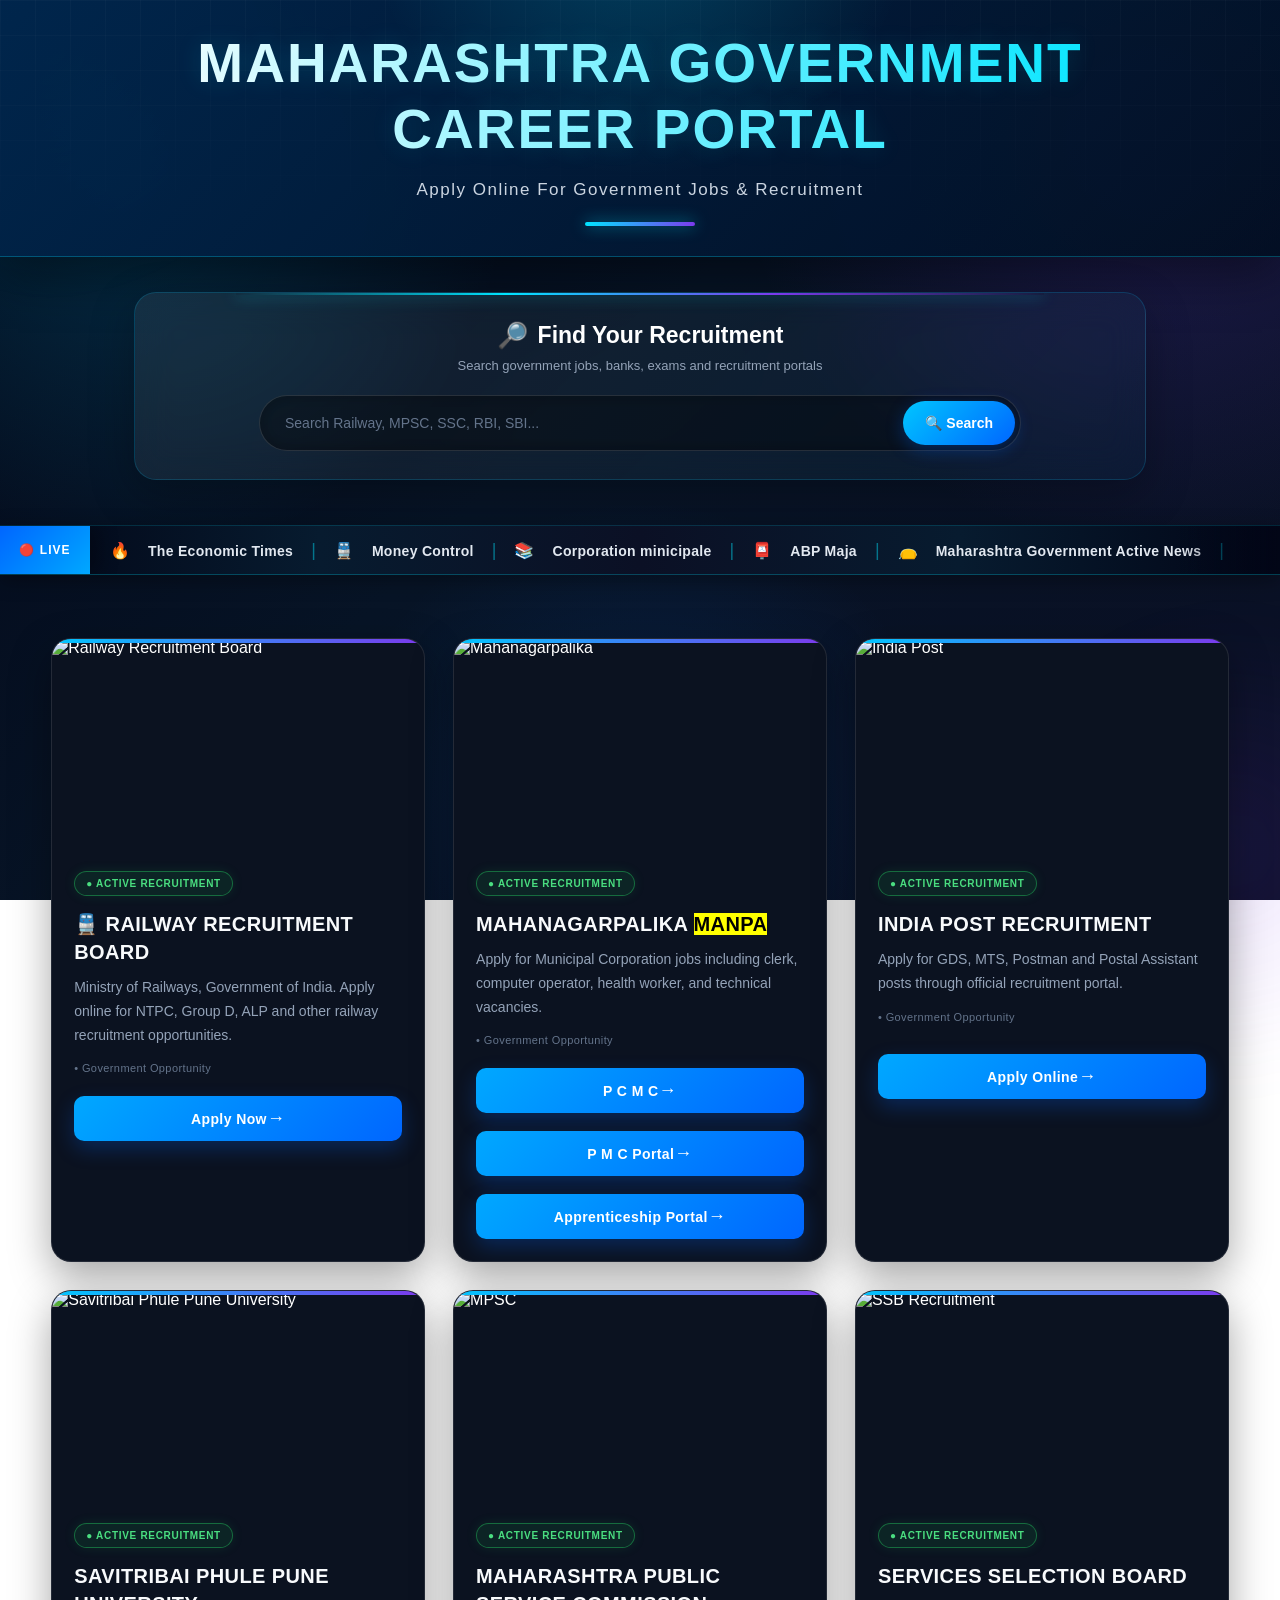
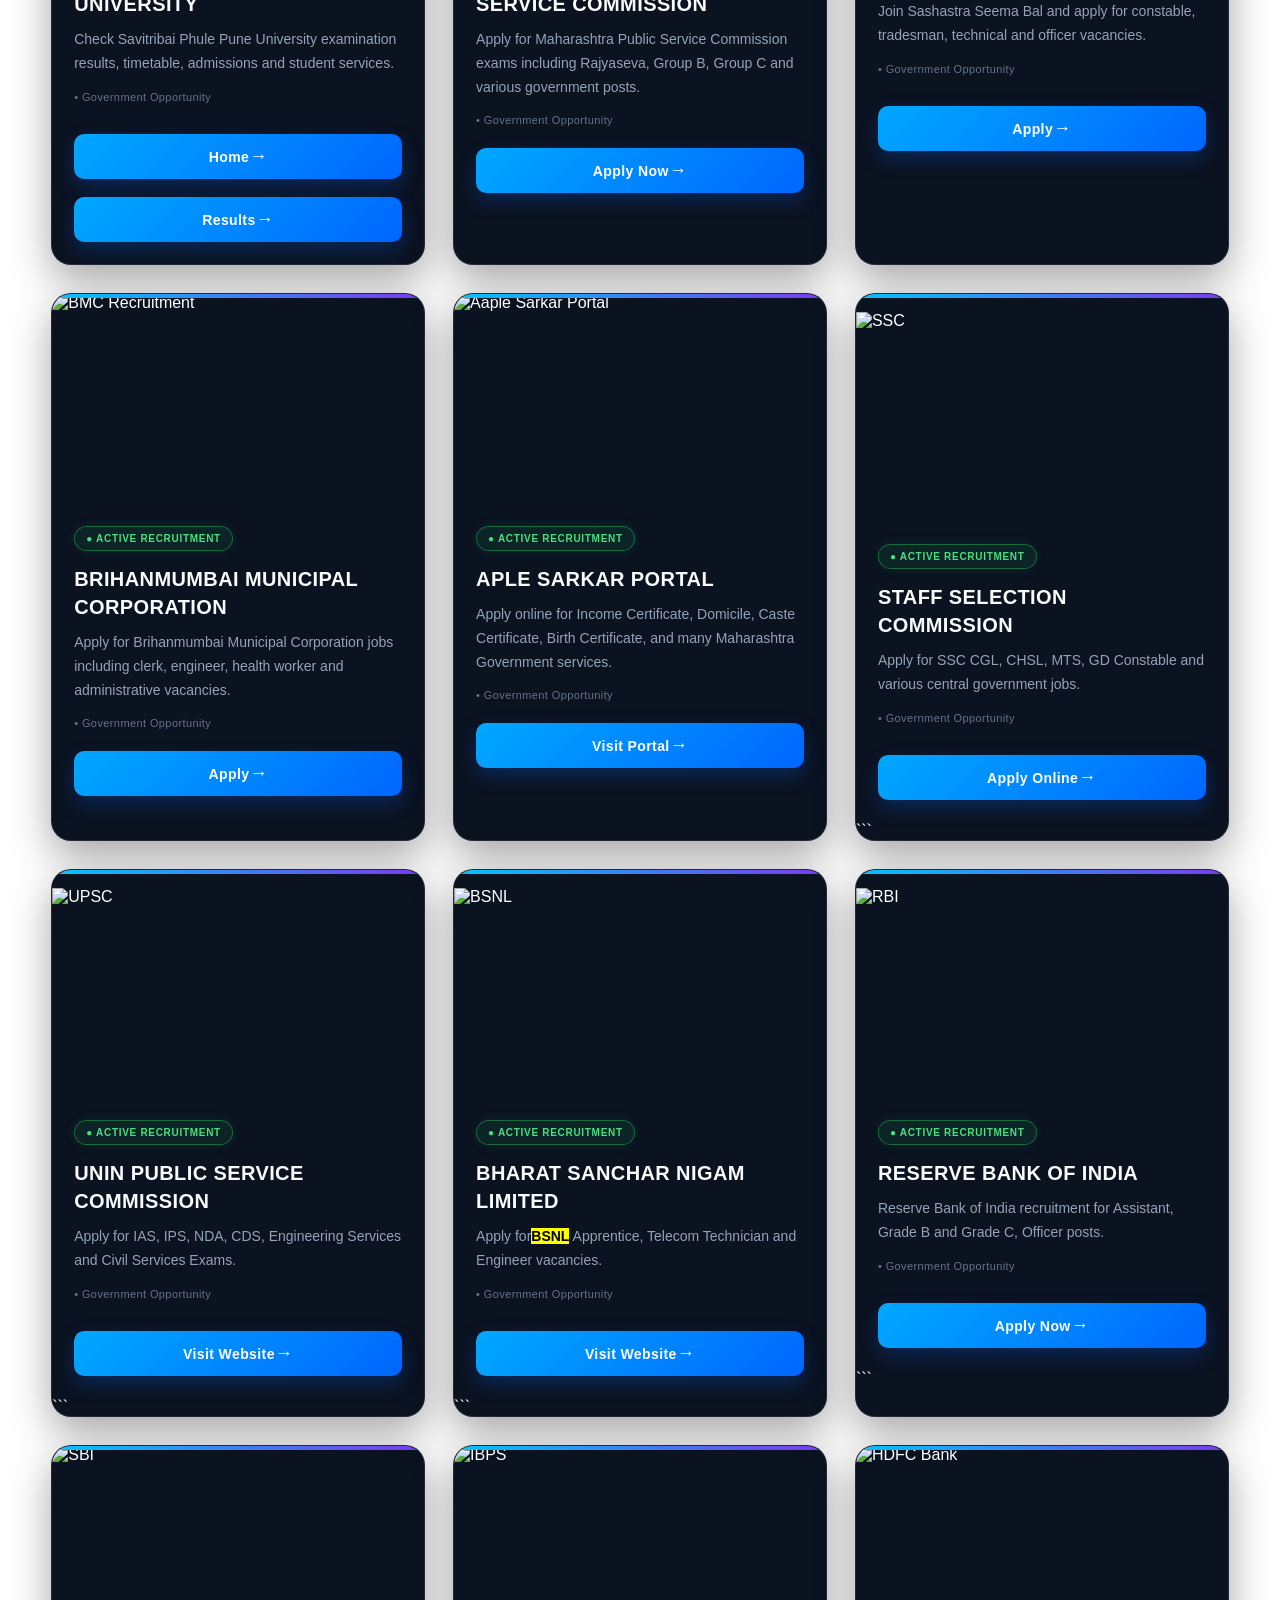
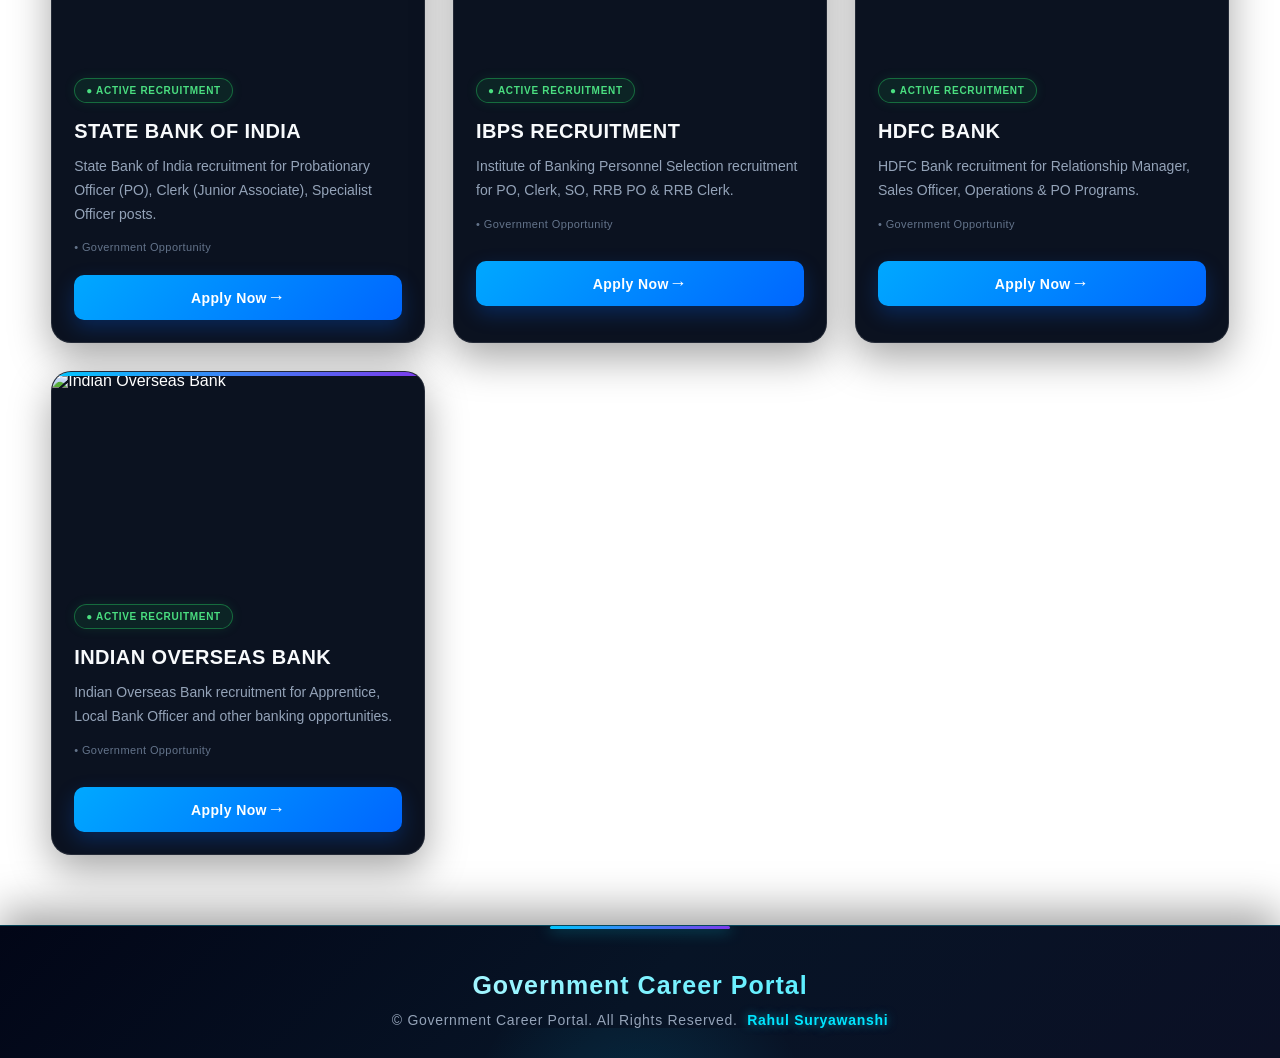
==== commit 63c76fb0: "maharashtra gov add to recrupment link scroll link" ====
--- a/recruipment.html
+++ b/recruipment.html
@@ -73,6 +73,13 @@
 
             <span>|</span>
 
+            
+            👝 <a href="https://mh.indgovtjobs.net/#google_vignette" target="_blank">
+                Maharashtra Government Active News</a>
+
+            <span>|</span>
+
+
         </div>
     </div>
     <br>
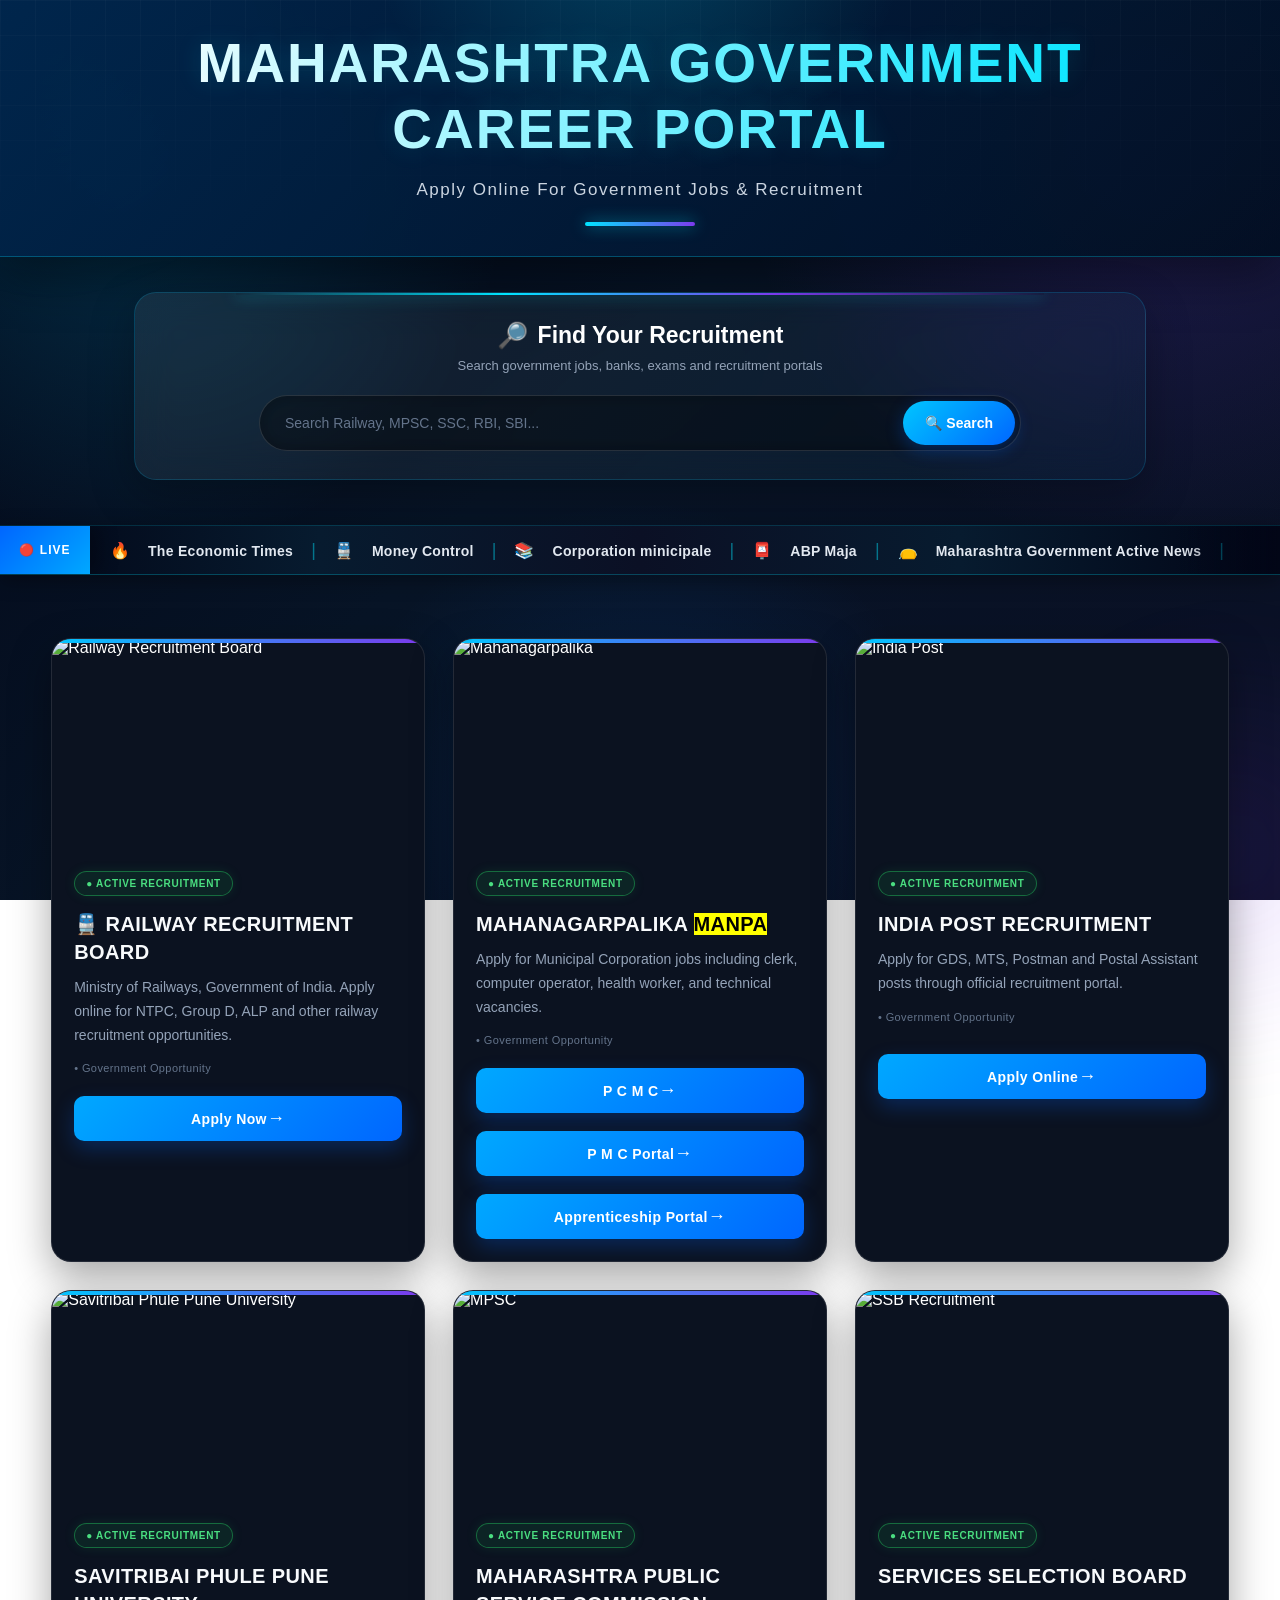
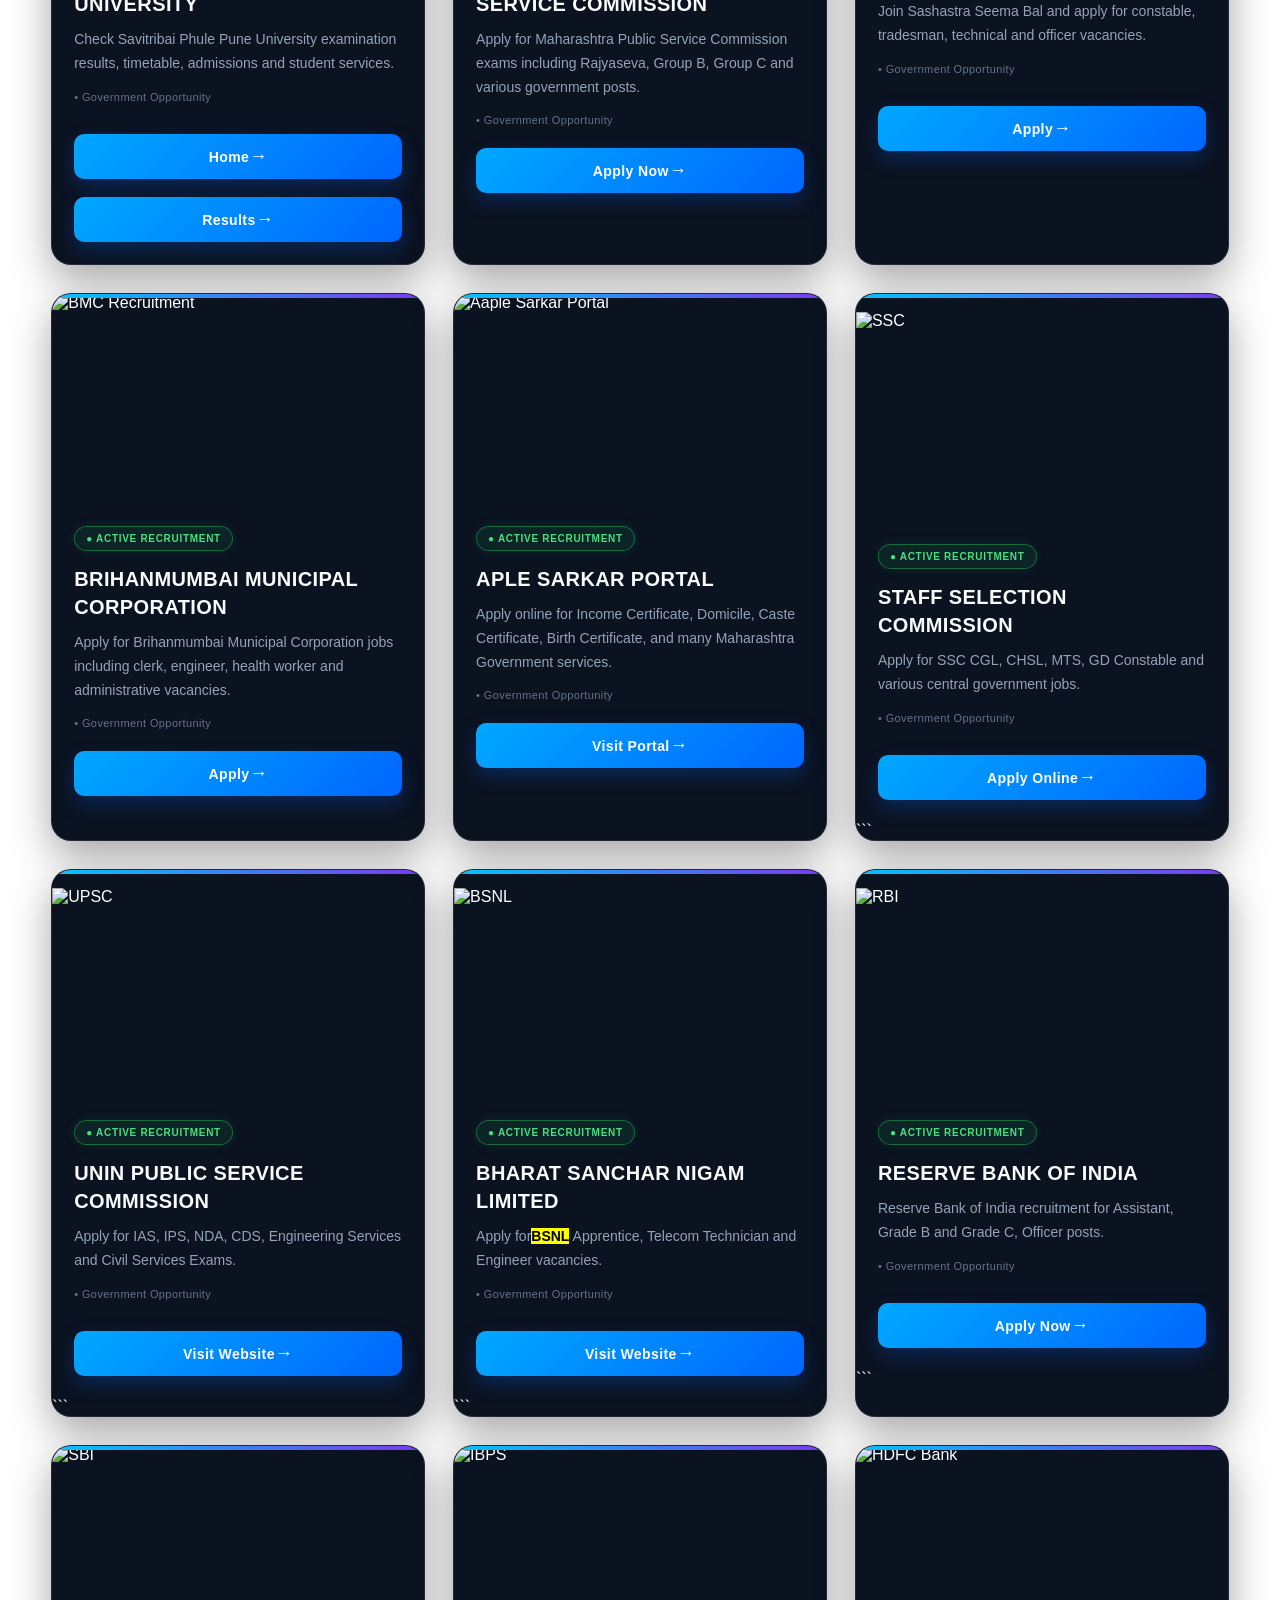
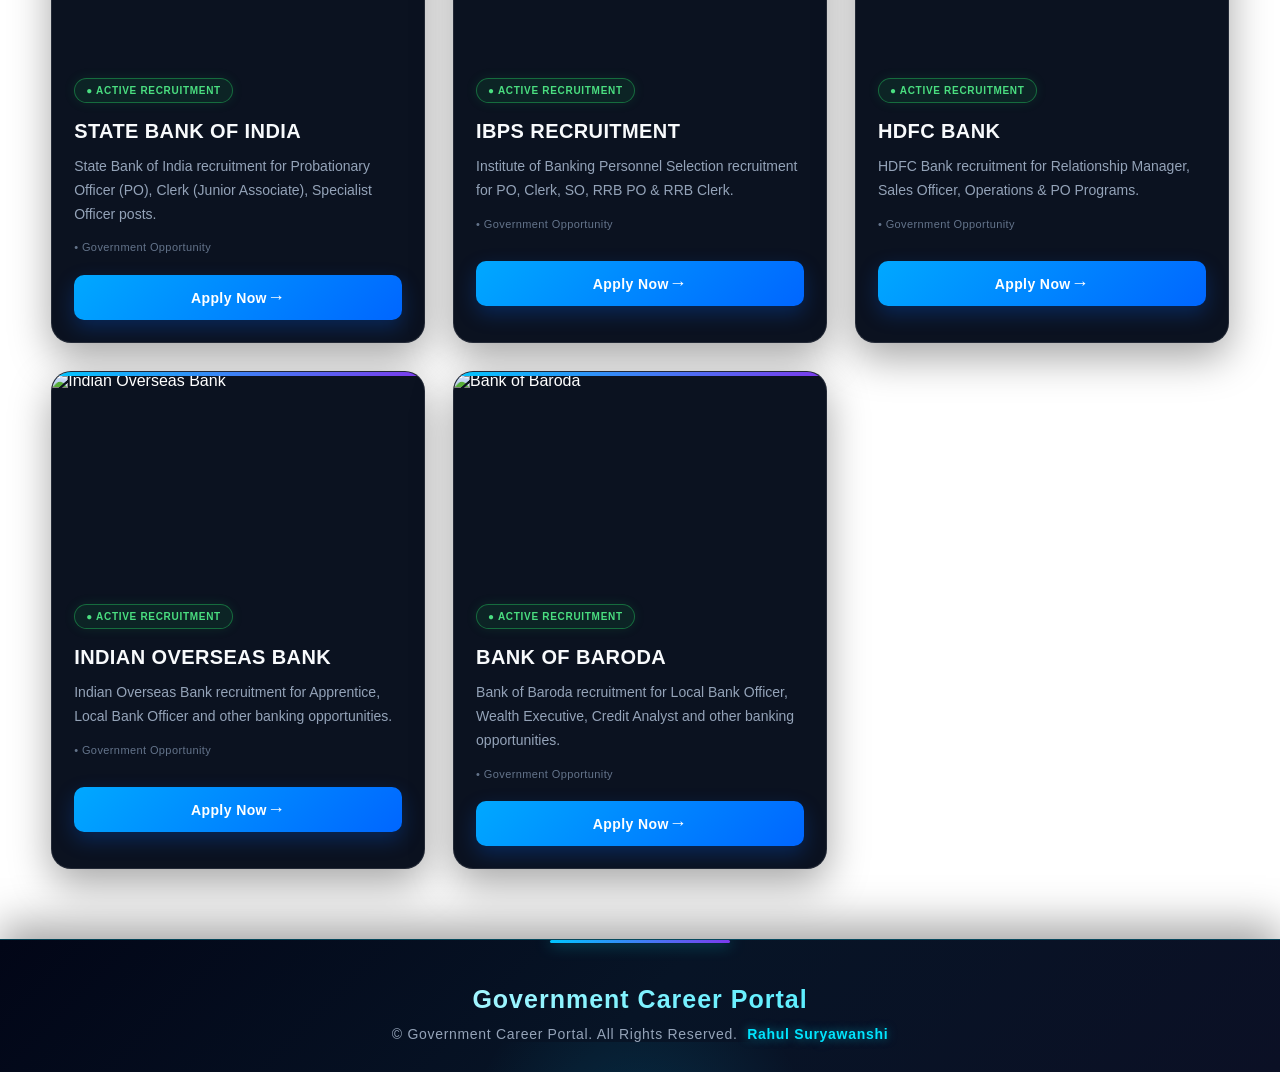
==== commit 7e48a53e: "bob bank link added to page" ====
--- a/recruipment.html
+++ b/recruipment.html
@@ -538,6 +538,30 @@
             </div>
 
         </div>
+
+        <!-- Bank of Baroda -->
+<div class="card">
+
+    <img src="https://i.pinimg.com/1200x/e9/60/fc/e960fcdc4f74d2687c1f96f483c0dbf6.jpg"
+        alt="Bank of Baroda">
+
+    <div class="content">
+
+        <h2>BANK OF BARODA</h2>
+
+        <p>
+            Bank of Baroda recruitment for
+            Local Bank Officer, Wealth Executive,
+            Credit Analyst and other banking opportunities.
+        </p>
+
+        <a class="btn" href="https://bankofbaroda.bank.in/career/current-opportunities" target="_blank">
+            Apply Now
+        </a>
+
+    </div>
+
+</div>
     </section>
 
 
